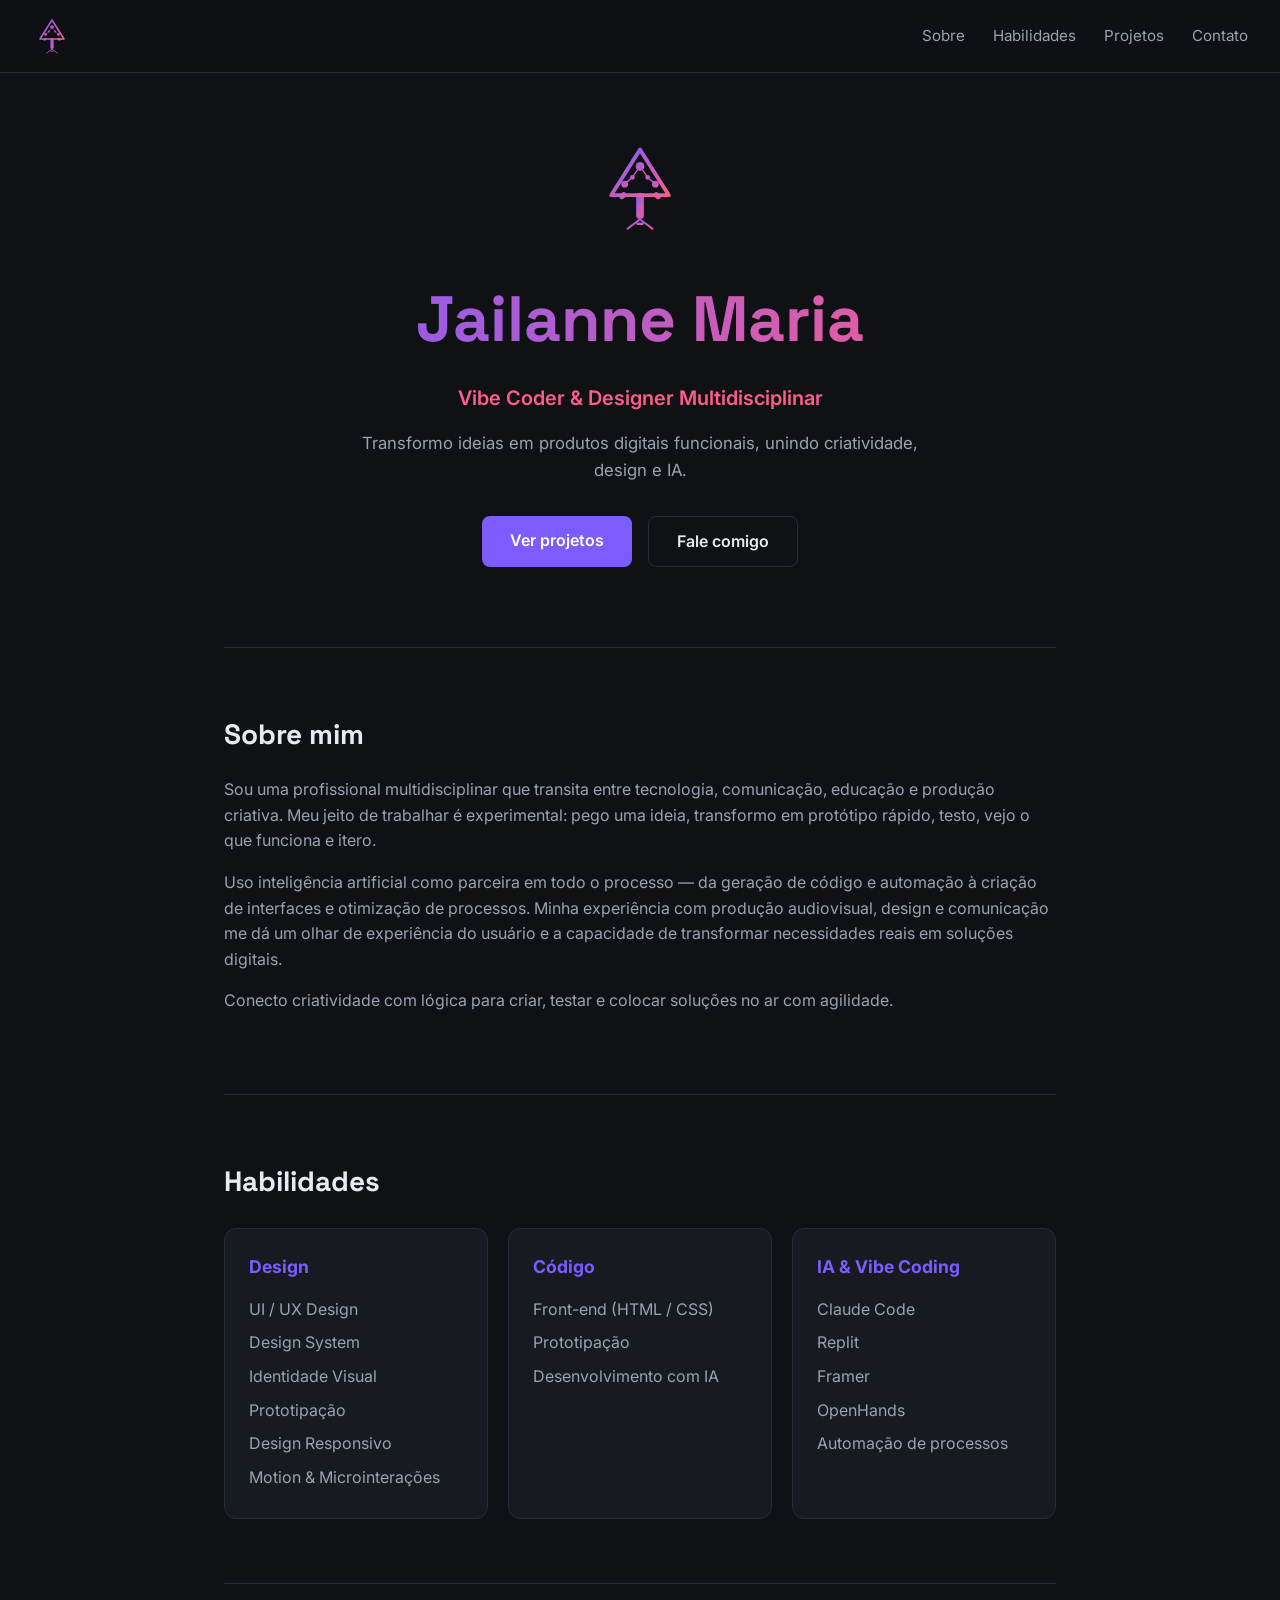
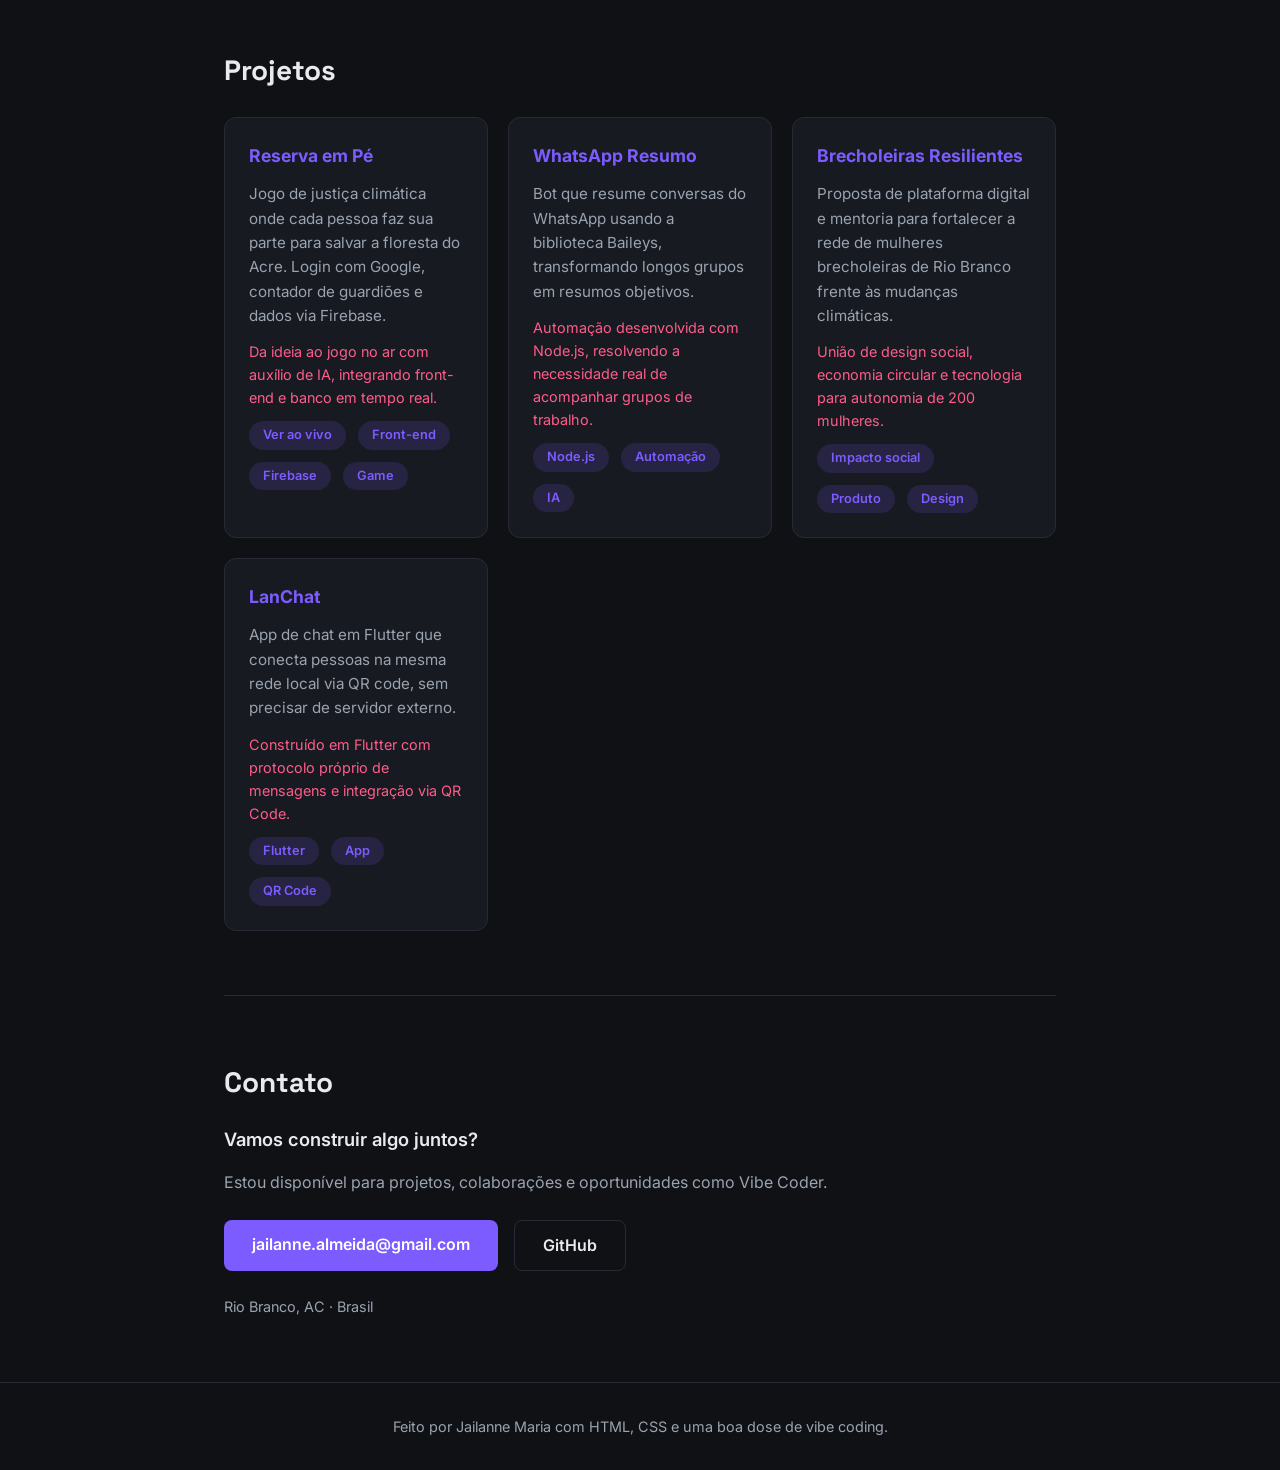
==== index.html @ 4f0ee292 "Adiciona logo floresta e tecnologia no gradiente do site" ====
<!DOCTYPE html>
<html lang="pt-BR">
<head>
  <meta charset="UTF-8">
  <meta name="viewport" content="width=device-width, initial-scale=1.0">
  <meta name="description" content="Portfólio de Jailanne Maria — Vibe Coder & Designer Multidisciplinar.">
  <title>Jailanne Maria · Vibe Coder & Designer</title>
  <link rel="stylesheet" href="style.css">
  <link rel="preconnect" href="https://fonts.googleapis.com">
  <link rel="preconnect" href="https://fonts.gstatic.com" crossorigin>
  <link href="https://fonts.googleapis.com/css2?family=Inter:wght@400;500;600;700&family=Space+Grotesk:wght@500;700&display=swap" rel="stylesheet">
</head>
<body>

  <header class="nav">
    <a class="nav-logo" href="#top">
      <img src="logo.svg" alt="Logo Jailanne Maria" class="nav-logo-img">
    </a>
    <nav class="nav-links">
      <a href="#sobre">Sobre</a>
      <a href="#habilidades">Habilidades</a>
      <a href="#projetos">Projetos</a>
      <a href="#contato">Contato</a>
    </nav>
  </header>

  <main id="top">
    <section class="hero">
      <img src="logo.svg" alt="Logo Jailanne Maria" class="hero-logo">
      <h1 class="hero-title">Jailanne Maria</h1>
      <p class="hero-role">Vibe Coder &amp; Designer Multidisciplinar</p>
      <p class="hero-desc">Transformo ideias em produtos digitais funcionais, unindo criatividade, design e IA.</p>
      <div class="hero-actions">
        <a class="btn btn-primary" href="#projetos">Ver projetos</a>
        <a class="btn btn-outline" href="#contato">Fale comigo</a>
      </div>
    </section>

    <section id="sobre" class="section">
      <h2 class="section-title">Sobre mim</h2>
      <p class="section-text">
        Sou uma profissional multidisciplinar que transita entre tecnologia, comunicação, educação e produção criativa.
        Meu jeito de trabalhar é experimental: pego uma ideia, transformo em protótipo rápido, testo, vejo o que funciona e itero.
      </p>
      <p class="section-text">
        Uso inteligência artificial como parceira em todo o processo — da geração de código e automação à criação de interfaces
        e otimização de processos. Minha experiência com produção audiovisual, design e comunicação me dá um olhar de experiência
        do usuário e a capacidade de transformar necessidades reais em soluções digitais.
      </p>
      <p class="section-text">
        Conecto criatividade com lógica para criar, testar e colocar soluções no ar com agilidade.
      </p>
    </section>

    <section id="habilidades" class="section">
      <h2 class="section-title">Habilidades</h2>
      <div class="cards">
        <div class="card">
          <h3>Design</h3>
          <ul>
            <li>UI / UX Design</li>
            <li>Design System</li>
            <li>Identidade Visual</li>
            <li>Prototipação</li>
            <li>Design Responsivo</li>
            <li>Motion &amp; Microinterações</li>
          </ul>
        </div>
        <div class="card">
          <h3>Código</h3>
          <ul>
            <li>Front-end (HTML / CSS)</li>
            <li>Prototipação</li>
            <li>Desenvolvimento com IA</li>
          </ul>
        </div>
        <div class="card">
          <h3>IA &amp; Vibe Coding</h3>
          <ul>
            <li>Claude Code</li>
            <li>Replit</li>
            <li>Framer</li>
            <li>OpenHands</li>
            <li>Automação de processos</li>
          </ul>
        </div>
      </div>
    </section>

    <section id="projetos" class="section">
      <h2 class="section-title">Projetos</h2>
      <div class="cards">
        <div class="card project">
          <h3>Reserva em Pé</h3>
          <p class="project-desc">Jogo de justiça climática onde cada pessoa faz sua parte para salvar a floresta do Acre. Login com Google, contador de guardiões e dados via Firebase.</p>
          <p class="project-process">Da ideia ao jogo no ar com auxílio de IA, integrando front-end e banco em tempo real.</p>
          <a class="tag tag-link" href="https://jailanne-maria.github.io/justica-climatica/" target="_blank" rel="noopener">Ver ao vivo</a>
          <span class="tag">Front-end</span>
          <span class="tag">Firebase</span>
          <span class="tag">Game</span>
        </div>
        <div class="card project">
          <h3>WhatsApp Resumo</h3>
          <p class="project-desc">Bot que resume conversas do WhatsApp usando a biblioteca Baileys, transformando longos grupos em resumos objetivos.</p>
          <p class="project-process">Automação desenvolvida com Node.js, resolvendo a necessidade real de acompanhar grupos de trabalho.</p>
          <span class="tag">Node.js</span>
          <span class="tag">Automação</span>
          <span class="tag">IA</span>
        </div>
        <div class="card project">
          <h3>Brecholeiras Resilientes</h3>
          <p class="project-desc">Proposta de plataforma digital e mentoria para fortalecer a rede de mulheres brecholeiras de Rio Branco frente às mudanças climáticas.</p>
          <p class="project-process">União de design social, economia circular e tecnologia para autonomia de 200 mulheres.</p>
          <span class="tag">Impacto social</span>
          <span class="tag">Produto</span>
          <span class="tag">Design</span>
        </div>
        <div class="card project">
          <h3>LanChat</h3>
          <p class="project-desc">App de chat em Flutter que conecta pessoas na mesma rede local via QR code, sem precisar de servidor externo.</p>
          <p class="project-process">Construído em Flutter com protocolo próprio de mensagens e integração via QR Code.</p>
          <span class="tag">Flutter</span>
          <span class="tag">App</span>
          <span class="tag">QR Code</span>
        </div>
      </div>
    </section>

    <section id="contato" class="section">
      <h2 class="section-title">Contato</h2>
      <p class="section-text contact-line">Vamos construir algo juntos?</p>
      <p class="section-text">Estou disponível para projetos, colaborações e oportunidades como Vibe Coder.</p>
      <div class="contact-links">
        <a class="btn btn-primary" href="mailto:jailanne.almeida@gmail.com">jailanne.almeida@gmail.com</a>
        <a class="btn btn-outline" href="https://github.com/jailanne-maria" target="_blank" rel="noopener">GitHub</a>
      </div>      <p class="contact-local">Rio Branco, AC · Brasil</p>
    </section>
  </main>

  <footer class="footer">
    <p>Feito por Jailanne Maria com HTML, CSS e uma boa dose de vibe coding.</p>
  </footer>

</body>
</html>
---- style.css ----
:root {
  --bg: #0f1115;
  --bg-card: #171a21;
  --text: #e8eaed;
  --muted: #9aa3af;
  --accent: #7c5cff;
  --accent-2: #ff5c8a;
  --border: #262b36;
}

* {
  margin: 0;
  padding: 0;
  box-sizing: border-box;
}

html {
  scroll-behavior: smooth;
}

body {
  background: var(--bg);
  color: var(--text);
  font-family: 'Inter', sans-serif;
  line-height: 1.6;
}

.nav {
  position: fixed;
  top: 0;
  left: 0;
  right: 0;
  display: flex;
  justify-content: space-between;
  align-items: center;
  padding: 16px 32px;
  background: rgba(15, 17, 21, 0.85);
  backdrop-filter: blur(8px);
  z-index: 10;
  border-bottom: 1px solid var(--border);
}

.nav-logo {
  font-family: 'Space Grotesk', sans-serif;
  font-weight: 700;
  font-size: 1.25rem;
  color: var(--accent);
  text-decoration: none;
  display: flex;
  align-items: center;
}

.nav-logo-img {
  height: 40px;
  width: auto;
}

.hero-logo {
  width: 96px;
  height: auto;
  margin-bottom: 24px;
}

.nav-links a {
  color: var(--muted);
  text-decoration: none;
  margin-left: 24px;
  font-size: 0.95rem;
  transition: color 0.2s;
}

.nav-links a:hover {
  color: var(--accent-2);
}

main {
  max-width: 880px;
  margin: 0 auto;
  padding: 0 24px;
}

.hero {
  padding: 140px 0 80px;
  text-align: center;
}

.hero-title {
  font-family: 'Space Grotesk', sans-serif;
  font-size: clamp(2.5rem, 6vw, 4rem);
  background: linear-gradient(90deg, var(--accent), var(--accent-2));
  -webkit-background-clip: text;
  background-clip: text;
  -webkit-text-fill-color: transparent;
  color: transparent;
}

.hero-role {
  font-size: 1.25rem;
  color: var(--accent-2);
  margin-top: 12px;
  font-weight: 600;
}

.hero-desc {
  color: var(--muted);
  margin-top: 16px;
  font-size: 1.05rem;
  max-width: 560px;
  margin-left: auto;
  margin-right: auto;
}

.hero-actions {
  margin-top: 32px;
  display: flex;
  gap: 16px;
  justify-content: center;
  flex-wrap: wrap;
}

.btn {
  display: inline-block;
  padding: 12px 28px;
  border-radius: 8px;
  font-weight: 600;
  text-decoration: none;
  transition: transform 0.15s, opacity 0.15s;
}

.btn:hover {
  transform: translateY(-2px);
}

.btn-primary {
  background: var(--accent);
  color: #fff;
}

.btn-primary:hover {
  opacity: 0.9;
}

.btn-outline {
  border: 1px solid var(--border);
  color: var(--text);
}

.btn-outline:hover {
  border-color: var(--accent);
}

.section {
  padding: 64px 0;
  border-top: 1px solid var(--border);
}

.section-title {
  font-family: 'Space Grotesk', sans-serif;
  font-size: 1.75rem;
  margin-bottom: 20px;
}

.section-text {
  color: var(--muted);
  margin-bottom: 16px;
}

.cards {
  display: grid;
  grid-template-columns: repeat(auto-fit, minmax(260px, 1fr));
  gap: 20px;
  margin-top: 24px;
}

.card {
  background: var(--bg-card);
  border: 1px solid var(--border);
  border-radius: 12px;
  padding: 24px;
}

.card h3 {
  font-size: 1.1rem;
  margin-bottom: 12px;
  color: var(--accent);
}

.card ul {
  list-style: none;
}

.card li {
  color: var(--muted);
  padding: 4px 0;
}

.project-desc {
  color: var(--muted);
  font-size: 0.95rem;
}

.project-process {
  color: var(--accent-2);
  font-size: 0.9rem;
  margin-top: 12px;
}

.tag {
  display: inline-block;
  background: rgba(124, 92, 255, 0.15);
  color: var(--accent);
  border-radius: 999px;
  padding: 4px 14px;
  font-size: 0.8rem;
  font-weight: 600;
  margin: 12px 8px 0 0;
  text-decoration: none;
}

.tag-link:hover {
  background: rgba(124, 92, 255, 0.3);
}

.contact-line {
  color: var(--text);
  font-size: 1.15rem;
  font-weight: 600;
}

.contact-links {
  display: flex;
  gap: 16px;
  flex-wrap: wrap;
  margin: 24px 0;
}

.contact-local {
  color: var(--muted);
  font-size: 0.9rem;
}

.footer {
  border-top: 1px solid var(--border);
  text-align: center;
  padding: 32px;
  color: var(--muted);
  font-size: 0.9rem;
}

@media (max-width: 600px) {
  .nav-links a {
    margin-left: 14px;
    font-size: 0.85rem;
  }

  .hero {
    padding-top: 110px;
  }
}
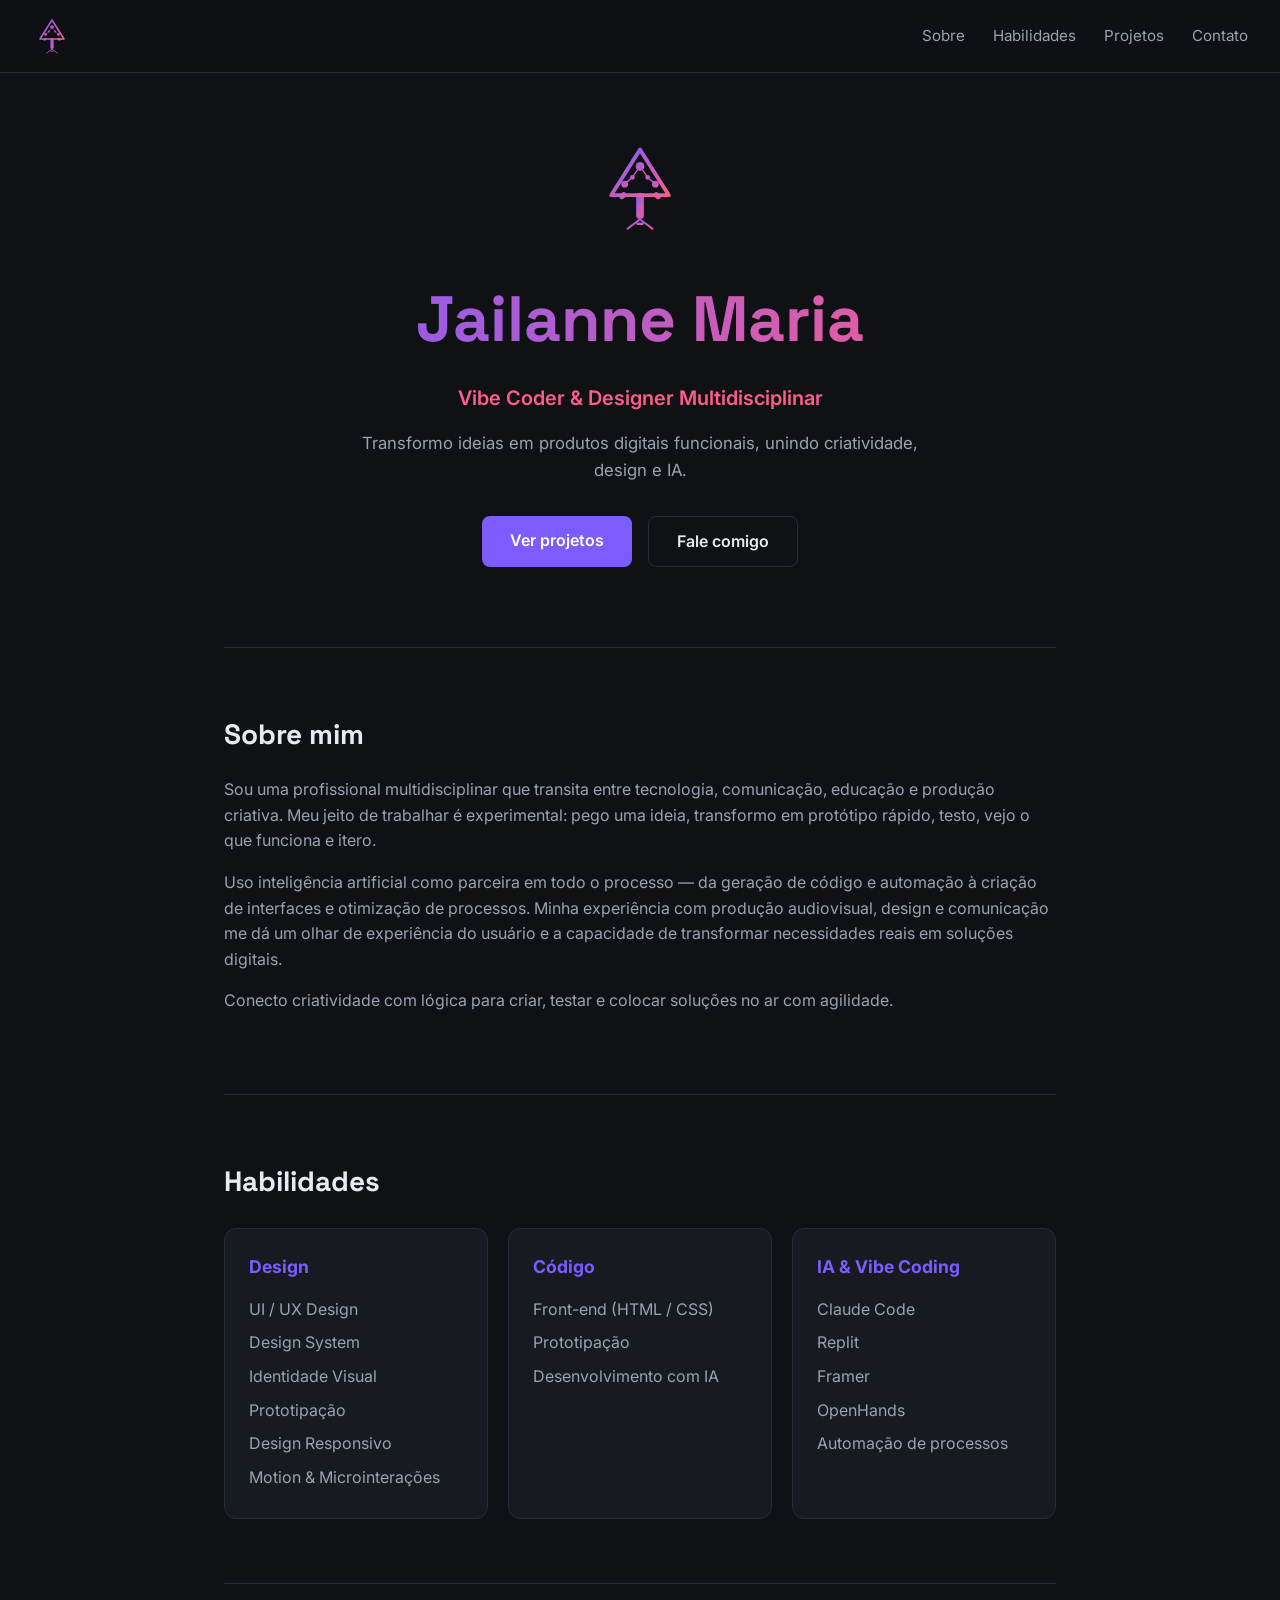
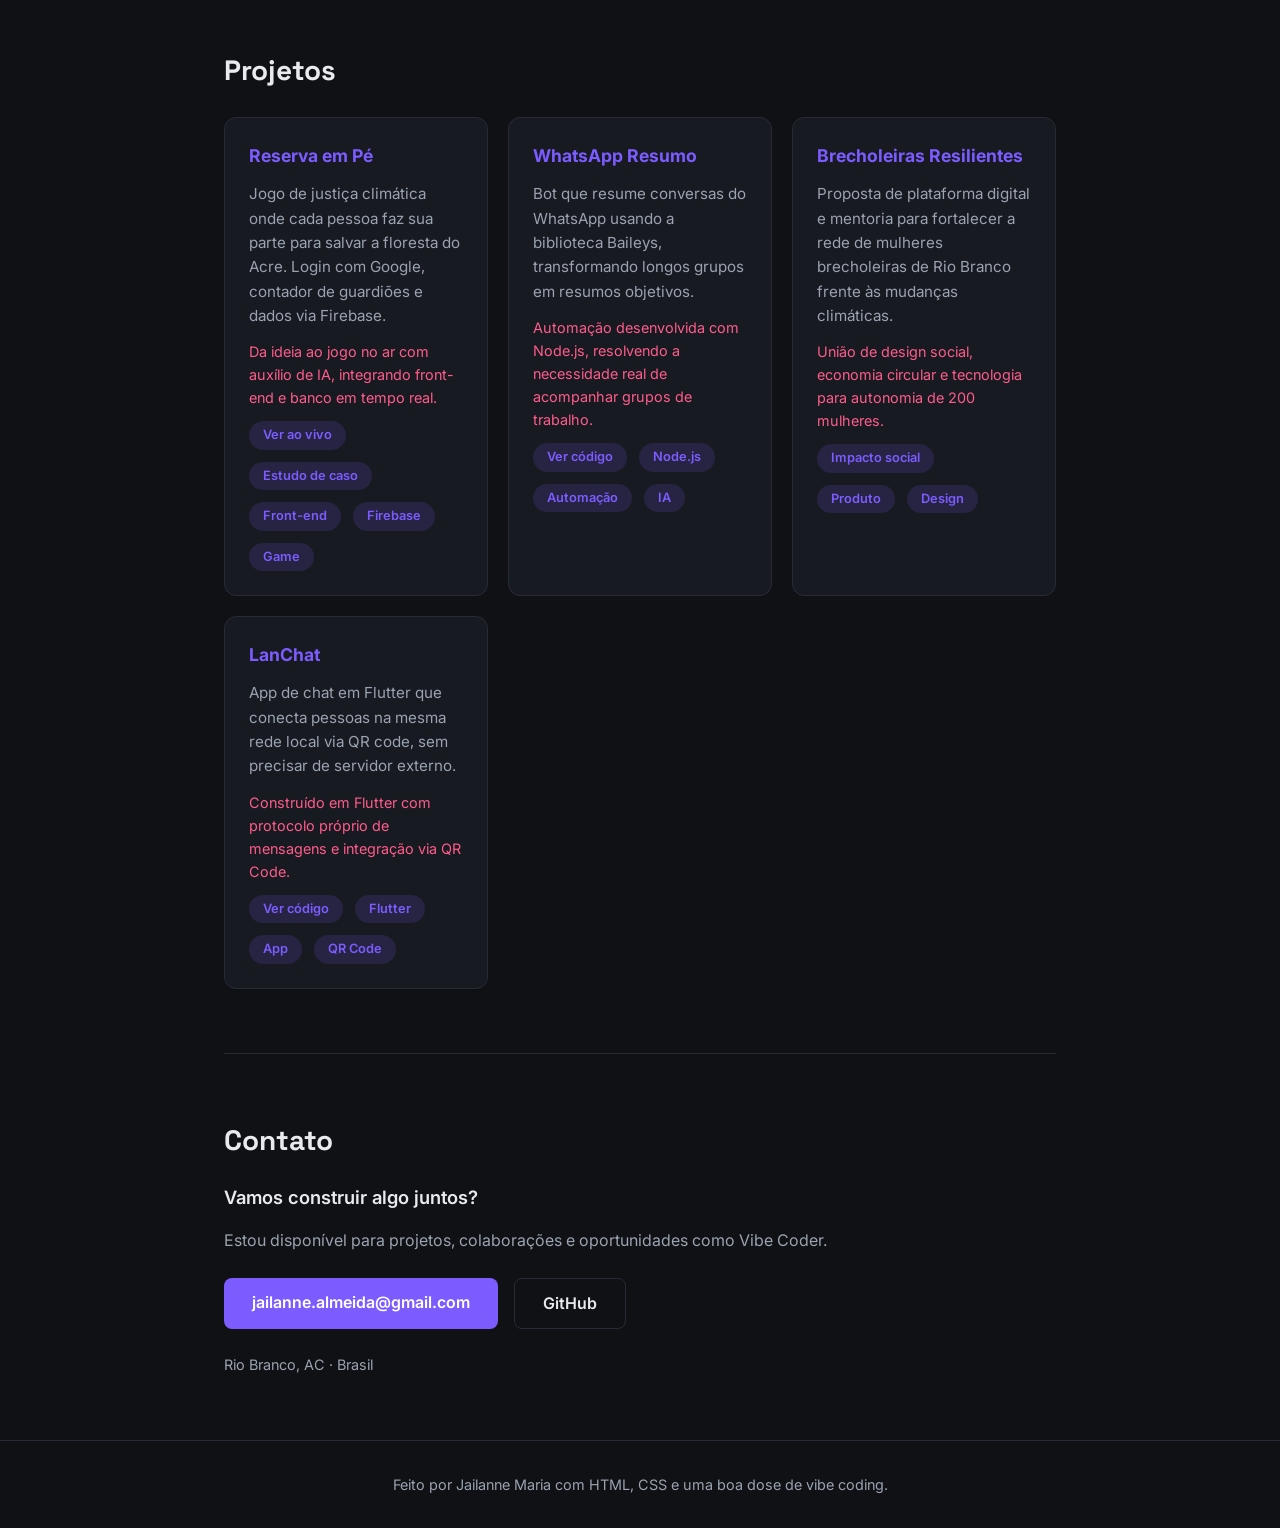
==== commit a486e173: "Adiciona estudo de caso e links de codigo dos projetos" ====
--- a/index.html
+++ b/index.html
@@ -95,6 +95,7 @@
           <p class="project-desc">Jogo de justiça climática onde cada pessoa faz sua parte para salvar a floresta do Acre. Login com Google, contador de guardiões e dados via Firebase.</p>
           <p class="project-process">Da ideia ao jogo no ar com auxílio de IA, integrando front-end e banco em tempo real.</p>
           <a class="tag tag-link" href="https://jailanne-maria.github.io/justica-climatica/" target="_blank" rel="noopener">Ver ao vivo</a>
+          <a class="tag tag-link" href="estudo-caso.html">Estudo de caso</a>
           <span class="tag">Front-end</span>
           <span class="tag">Firebase</span>
           <span class="tag">Game</span>
@@ -103,6 +104,7 @@
           <h3>WhatsApp Resumo</h3>
           <p class="project-desc">Bot que resume conversas do WhatsApp usando a biblioteca Baileys, transformando longos grupos em resumos objetivos.</p>
           <p class="project-process">Automação desenvolvida com Node.js, resolvendo a necessidade real de acompanhar grupos de trabalho.</p>
+          <a class="tag tag-link" href="https://github.com/jailanne-maria/whatsapp-resumo" target="_blank" rel="noopener">Ver código</a>
           <span class="tag">Node.js</span>
           <span class="tag">Automação</span>
           <span class="tag">IA</span>
@@ -119,6 +121,7 @@
           <h3>LanChat</h3>
           <p class="project-desc">App de chat em Flutter que conecta pessoas na mesma rede local via QR code, sem precisar de servidor externo.</p>
           <p class="project-process">Construído em Flutter com protocolo próprio de mensagens e integração via QR Code.</p>
+          <a class="tag tag-link" href="https://github.com/jailanne-maria/lanchat" target="_blank" rel="noopener">Ver código</a>
           <span class="tag">Flutter</span>
           <span class="tag">App</span>
           <span class="tag">QR Code</span>
--- a/style.css
+++ b/style.css
@@ -257,3 +257,88 @@
     padding-top: 110px;
   }
 }
+
+.caso {
+  padding: 120px 0 60px;
+}
+
+.caso-header {
+  text-align: center;
+  padding-bottom: 40px;
+}
+
+.caso-title {
+  font-family: 'Space Grotesk', sans-serif;
+  font-size: clamp(2rem, 5vw, 3rem);
+  margin-top: 16px;
+  background: linear-gradient(90deg, var(--accent), var(--accent-2));
+  -webkit-background-clip: text;
+  background-clip: text;
+  -webkit-text-fill-color: transparent;
+  color: transparent;
+}
+
+.caso-sub {
+  color: var(--muted);
+  font-size: 1.1rem;
+  max-width: 620px;
+  margin: 16px auto 0;
+}
+
+.caso-meta {
+  color: var(--accent-2);
+  margin-top: 16px;
+  font-size: 0.95rem;
+}
+
+.caso-meta a {
+  color: var(--accent);
+}
+
+.caso-block {
+  border-top: 1px solid var(--border);
+  padding: 32px 0;
+}
+
+.caso-block h2 {
+  font-family: 'Space Grotesk', sans-serif;
+  font-size: 1.4rem;
+  color: var(--accent);
+  margin-bottom: 16px;
+}
+
+.caso-block p {
+  color: var(--muted);
+  margin-bottom: 12px;
+}
+
+.caso-block strong {
+  color: var(--text);
+}
+
+.caso-list {
+  color: var(--muted);
+  padding-left: 20px;
+  margin-bottom: 16px;
+}
+
+.caso-list li {
+  margin-bottom: 8px;
+}
+
+.caso-cta {
+  display: flex;
+  gap: 16px;
+  flex-wrap: wrap;
+  margin-top: 24px;
+}
+
+.caso-back {
+  border-top: 1px solid var(--border);
+  padding-top: 24px;
+}
+
+.caso-back a {
+  color: var(--accent);
+  text-decoration: none;
+}
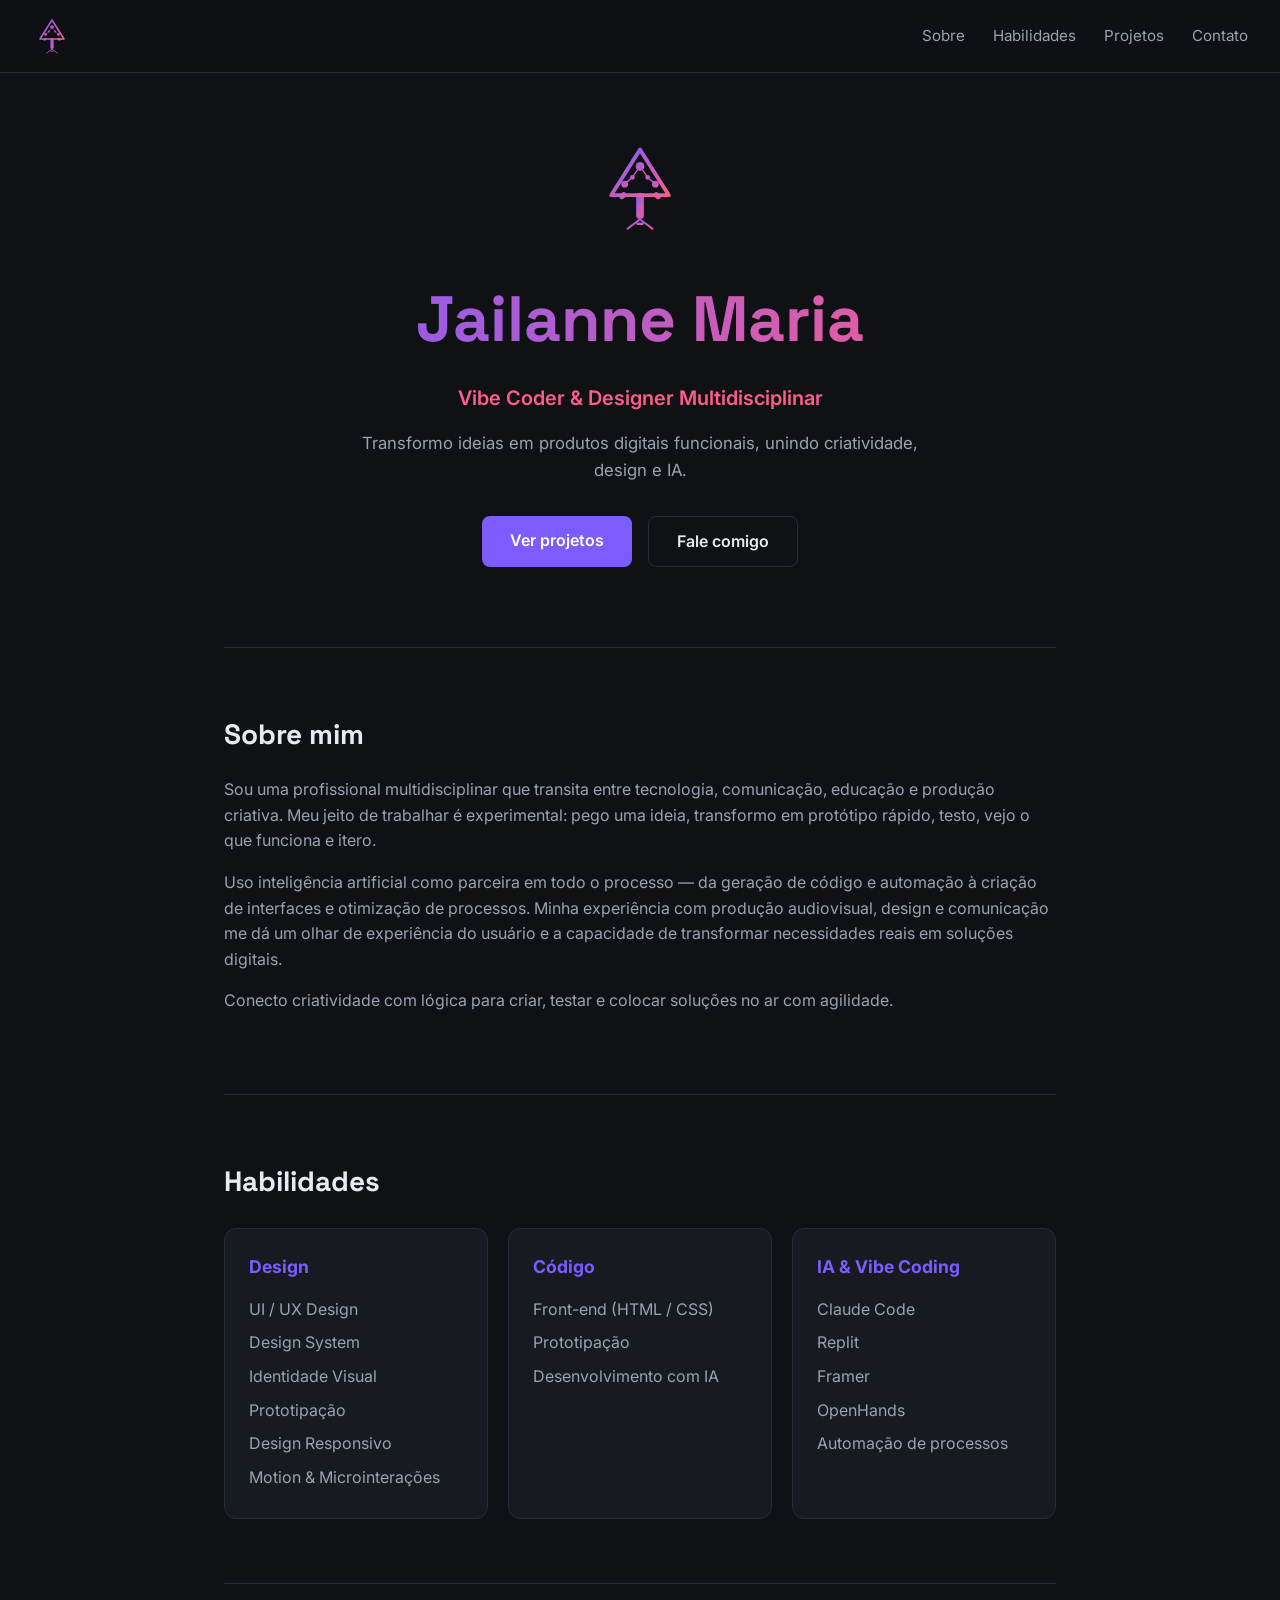
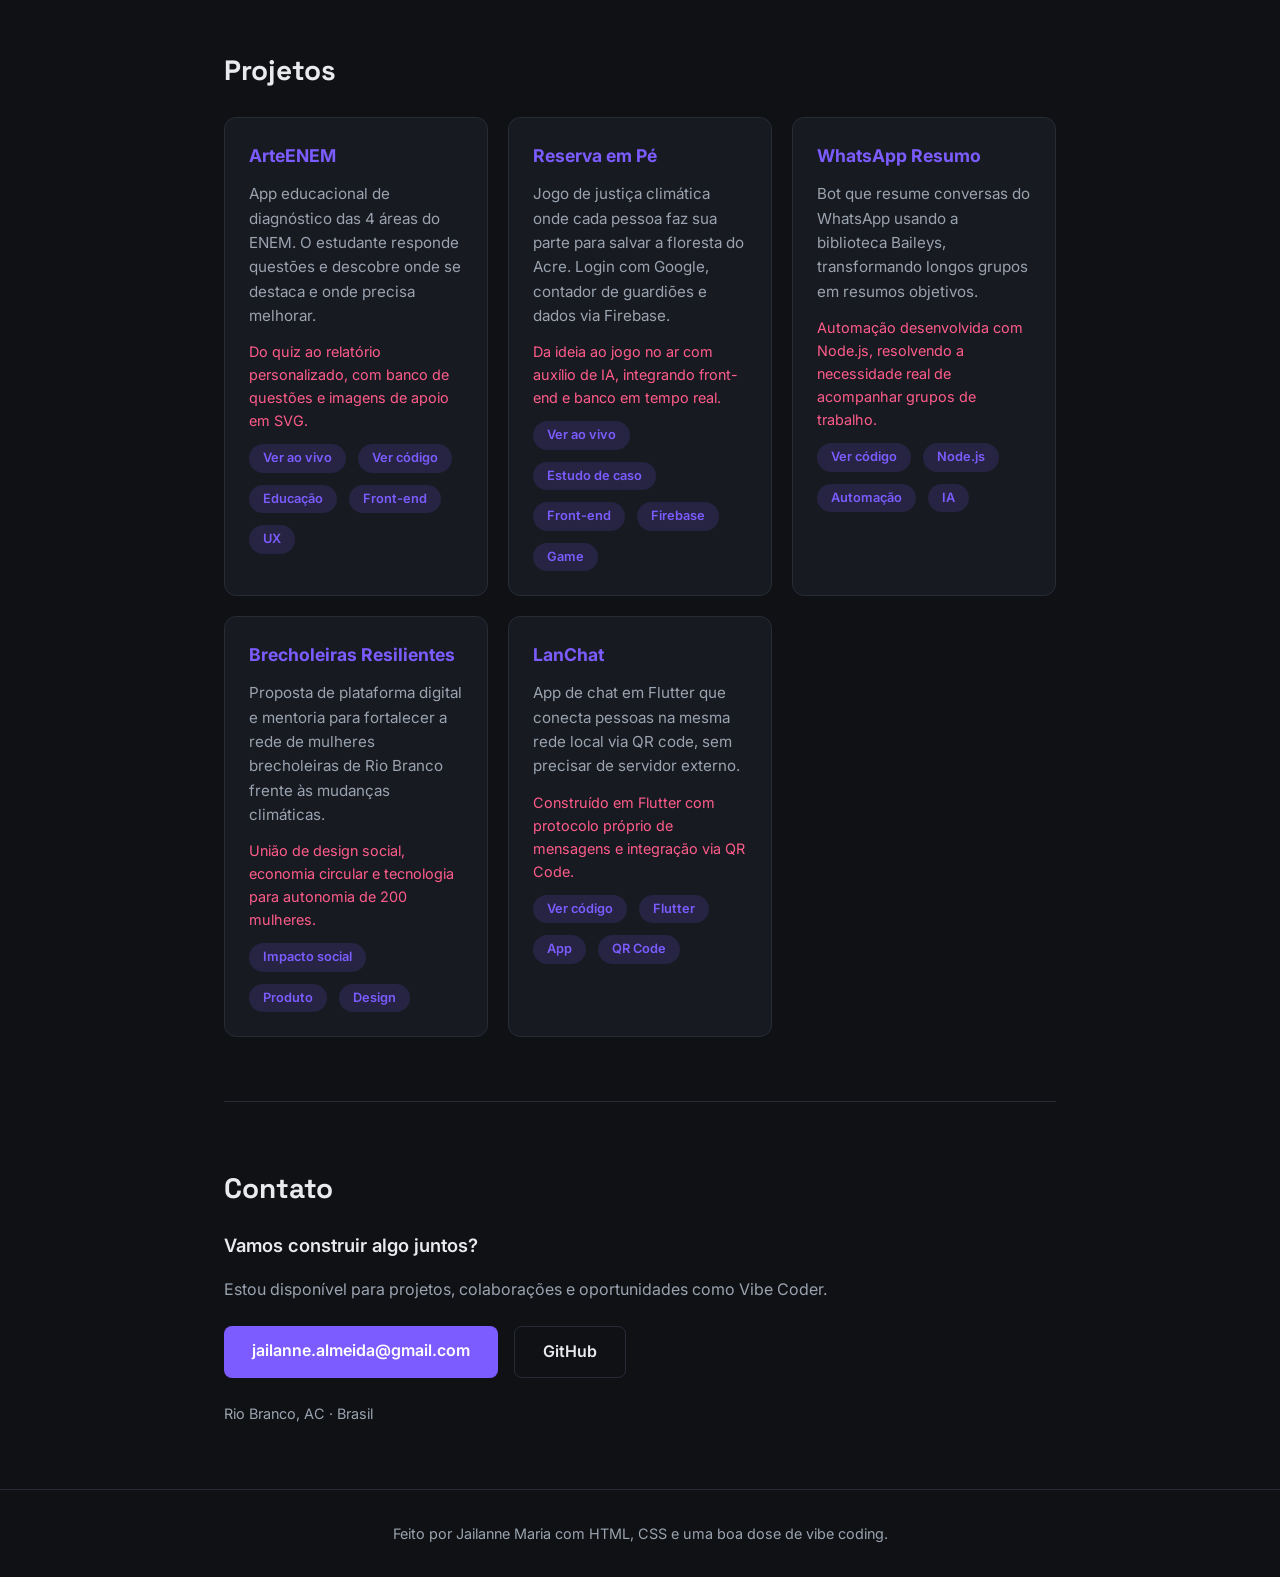
==== commit 348fab18: "Adiciona projeto ArteENEM ao portfolio" ====
--- a/index.html
+++ b/index.html
@@ -91,6 +91,16 @@
       <h2 class="section-title">Projetos</h2>
       <div class="cards">
         <div class="card project">
+          <h3>ArteENEM</h3>
+          <p class="project-desc">App educacional de diagnóstico das 4 áreas do ENEM. O estudante responde questões e descobre onde se destaca e onde precisa melhorar.</p>
+          <p class="project-process">Do quiz ao relatório personalizado, com banco de questões e imagens de apoio em SVG.</p>
+          <a class="tag tag-link" href="https://jailanne-maria.github.io/arteenem/" target="_blank" rel="noopener">Ver ao vivo</a>
+          <a class="tag tag-link" href="https://github.com/jailanne-maria/arteenem" target="_blank" rel="noopener">Ver código</a>
+          <span class="tag">Educação</span>
+          <span class="tag">Front-end</span>
+          <span class="tag">UX</span>
+        </div>
+        <div class="card project">
           <h3>Reserva em Pé</h3>
           <p class="project-desc">Jogo de justiça climática onde cada pessoa faz sua parte para salvar a floresta do Acre. Login com Google, contador de guardiões e dados via Firebase.</p>
           <p class="project-process">Da ideia ao jogo no ar com auxílio de IA, integrando front-end e banco em tempo real.</p>
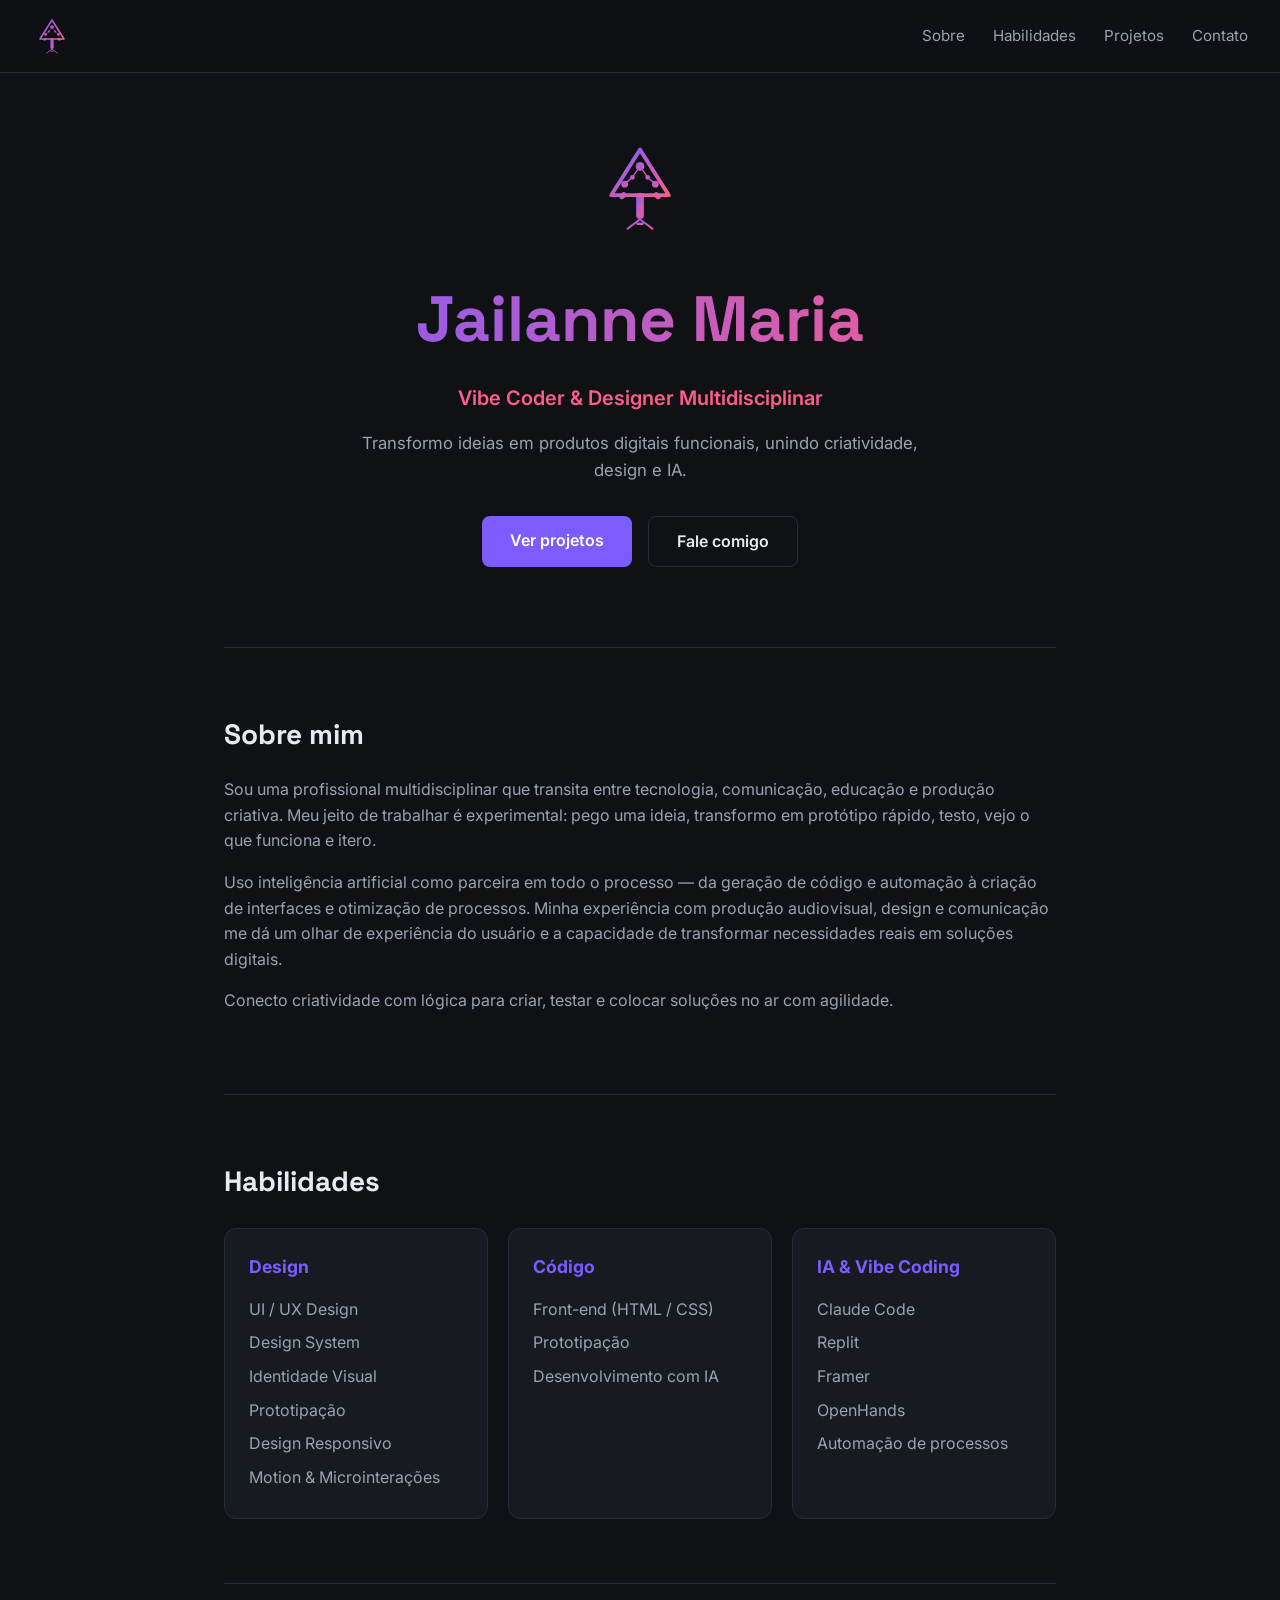
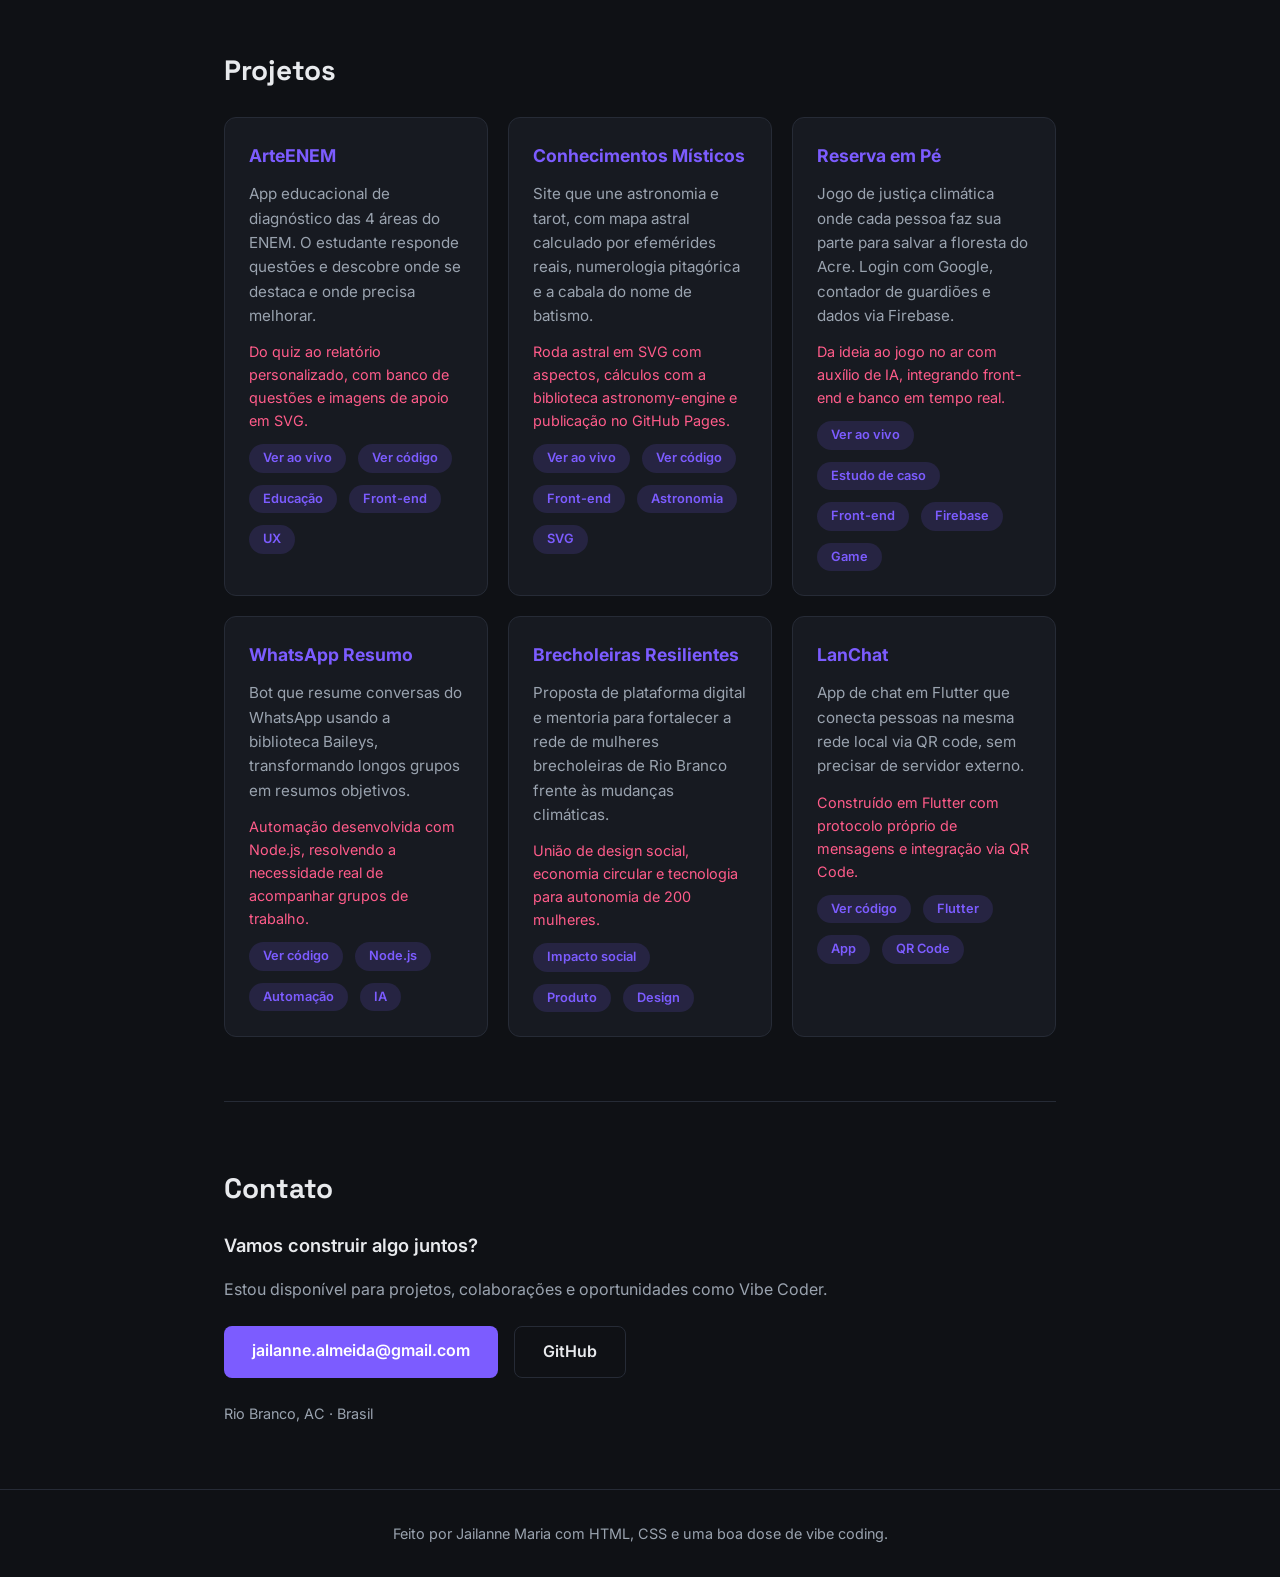
==== commit b5d51ec0: "Adiciona projeto Conhecimentos Misticos ao portfolio" ====
--- a/index.html
+++ b/index.html
@@ -101,6 +101,16 @@
           <span class="tag">UX</span>
         </div>
         <div class="card project">
+          <h3>Conhecimentos Místicos</h3>
+          <p class="project-desc">Site que une astronomia e tarot, com mapa astral calculado por efemérides reais, numerologia pitagórica e a cabala do nome de batismo.</p>
+          <p class="project-process">Roda astral em SVG com aspectos, cálculos com a biblioteca astronomy-engine e publicação no GitHub Pages.</p>
+          <a class="tag tag-link" href="https://jailanne-maria.github.io/conhecimentos-misticos/" target="_blank" rel="noopener">Ver ao vivo</a>
+          <a class="tag tag-link" href="https://github.com/jailanne-maria/conhecimentos-misticos" target="_blank" rel="noopener">Ver código</a>
+          <span class="tag">Front-end</span>
+          <span class="tag">Astronomia</span>
+          <span class="tag">SVG</span>
+        </div>
+        <div class="card project">
           <h3>Reserva em Pé</h3>
           <p class="project-desc">Jogo de justiça climática onde cada pessoa faz sua parte para salvar a floresta do Acre. Login com Google, contador de guardiões e dados via Firebase.</p>
           <p class="project-process">Da ideia ao jogo no ar com auxílio de IA, integrando front-end e banco em tempo real.</p>
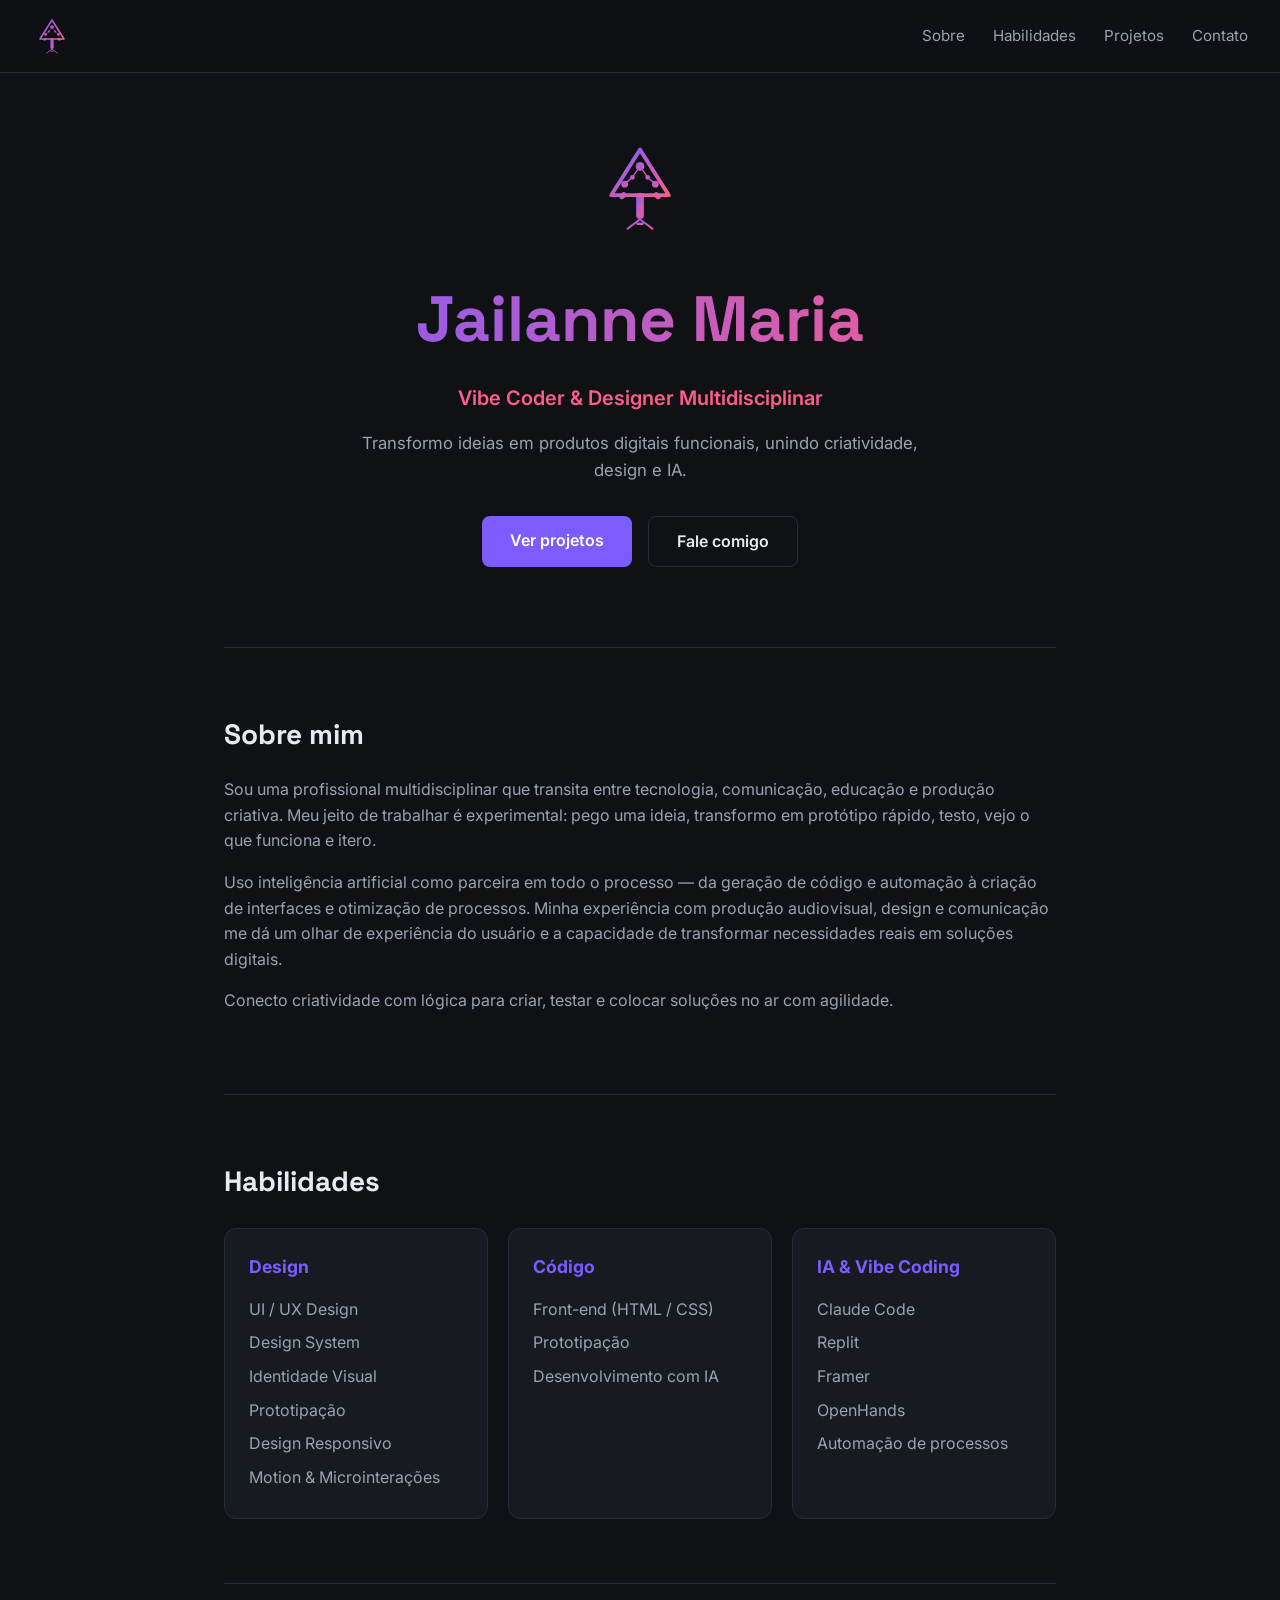
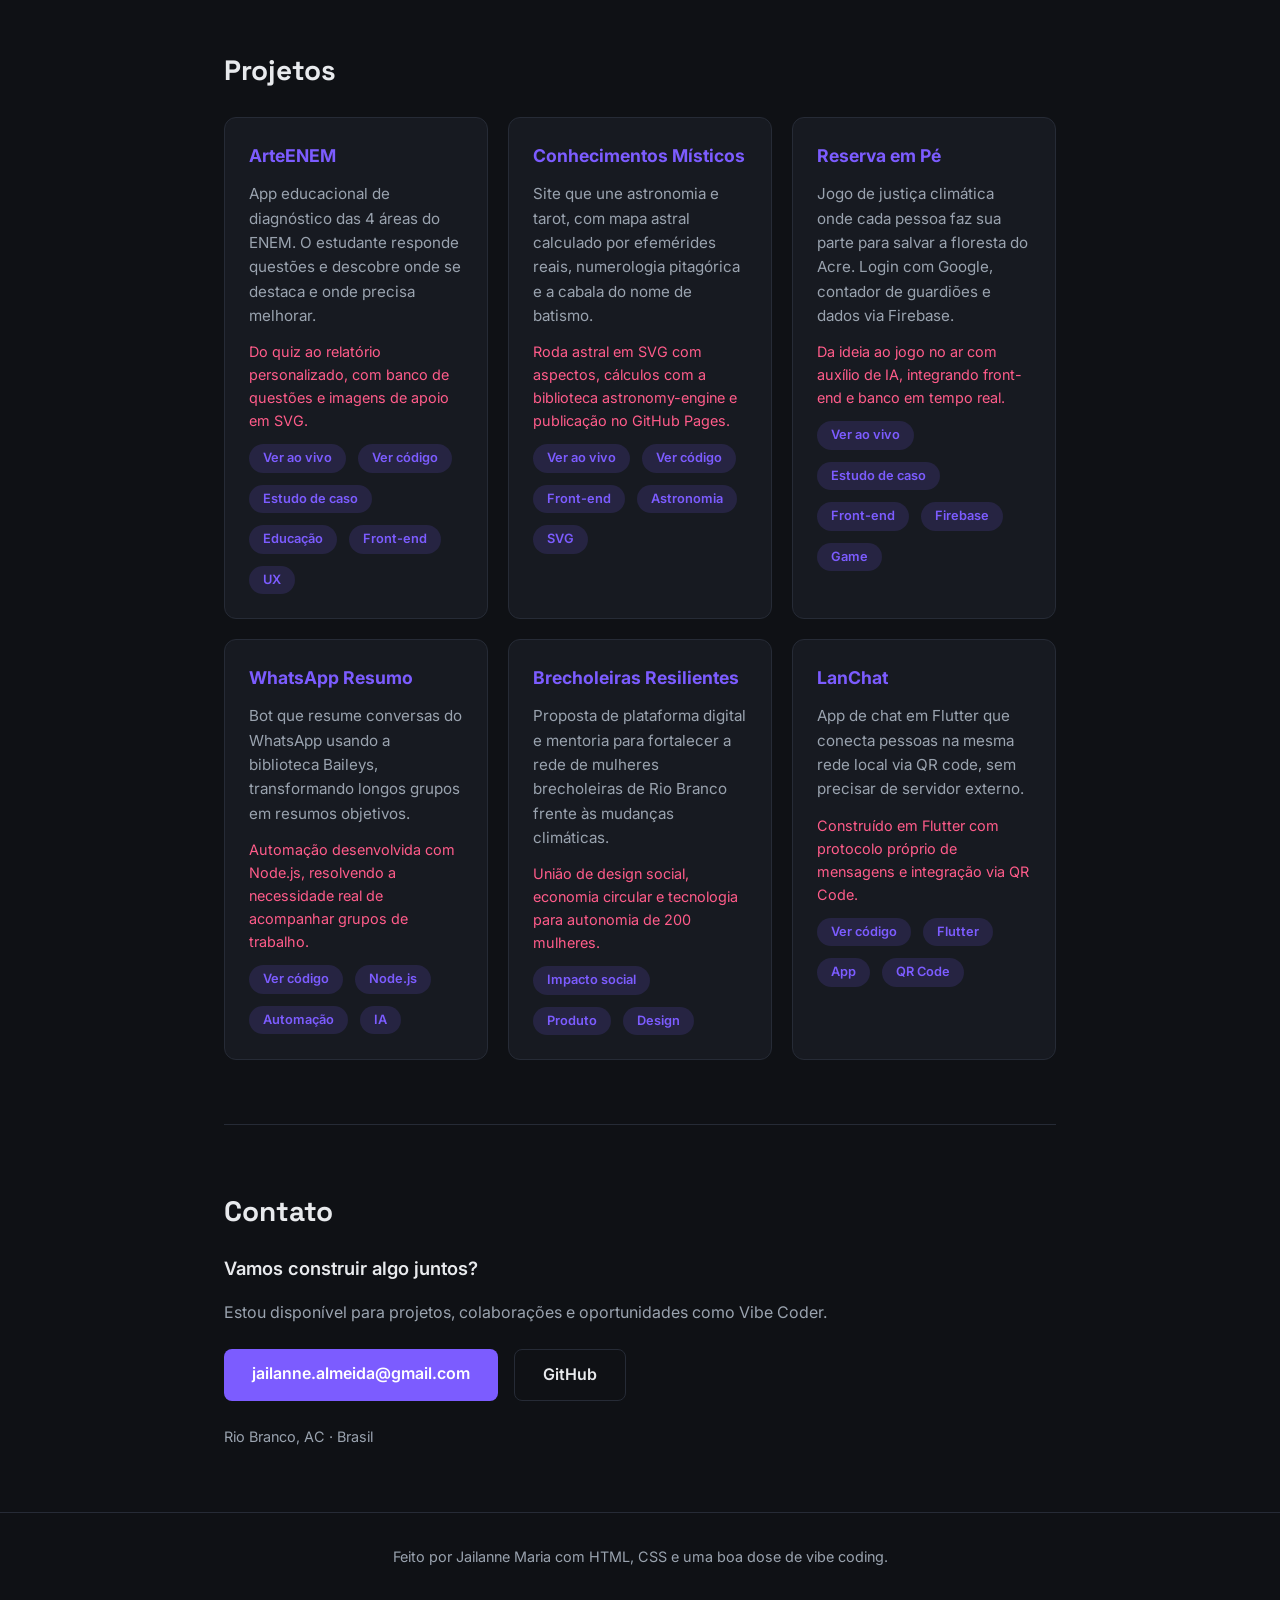
==== commit 9e2f5842: "Adiciona estudo de caso do ArteENEM" ====
--- a/index.html
+++ b/index.html
@@ -96,6 +96,7 @@
           <p class="project-process">Do quiz ao relatório personalizado, com banco de questões e imagens de apoio em SVG.</p>
           <a class="tag tag-link" href="https://jailanne-maria.github.io/arteenem/" target="_blank" rel="noopener">Ver ao vivo</a>
           <a class="tag tag-link" href="https://github.com/jailanne-maria/arteenem" target="_blank" rel="noopener">Ver código</a>
+          <a class="tag tag-link" href="estudo-caso-arteenem.html">Estudo de caso</a>
           <span class="tag">Educação</span>
           <span class="tag">Front-end</span>
           <span class="tag">UX</span>
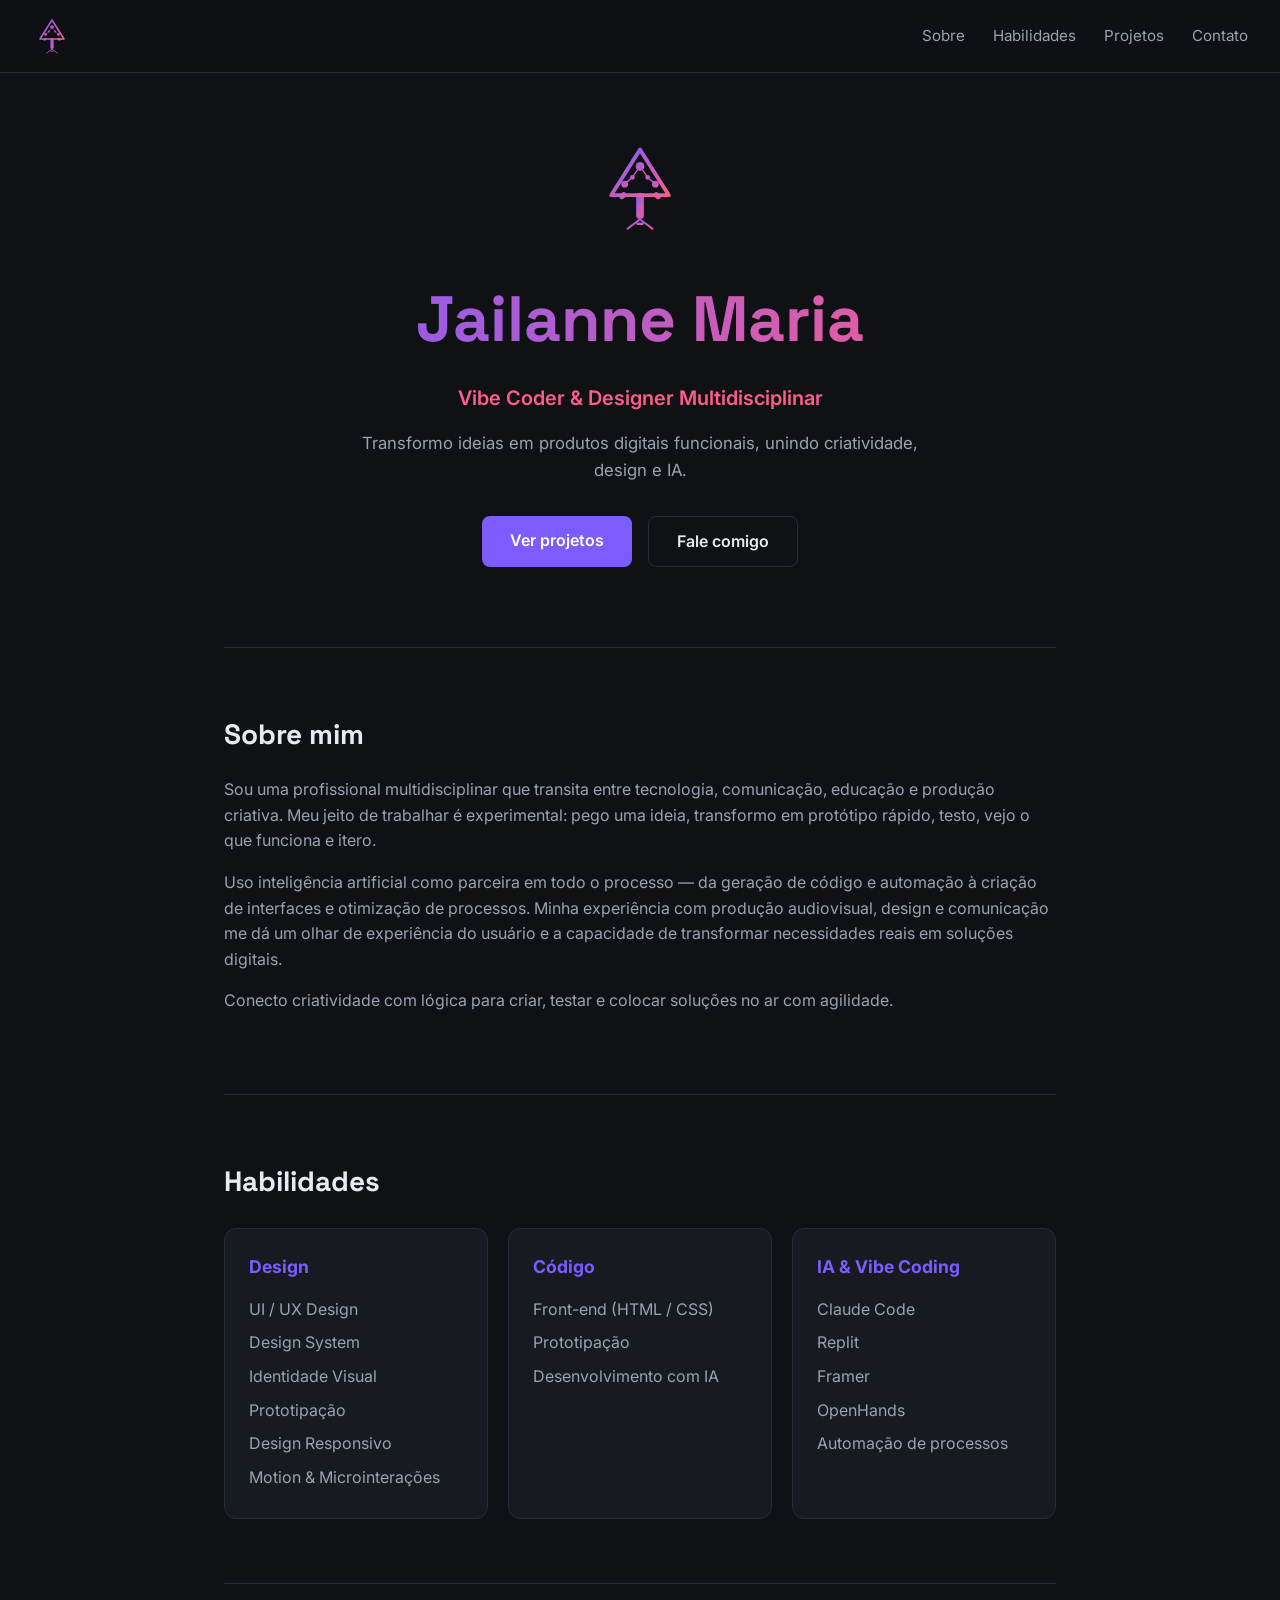
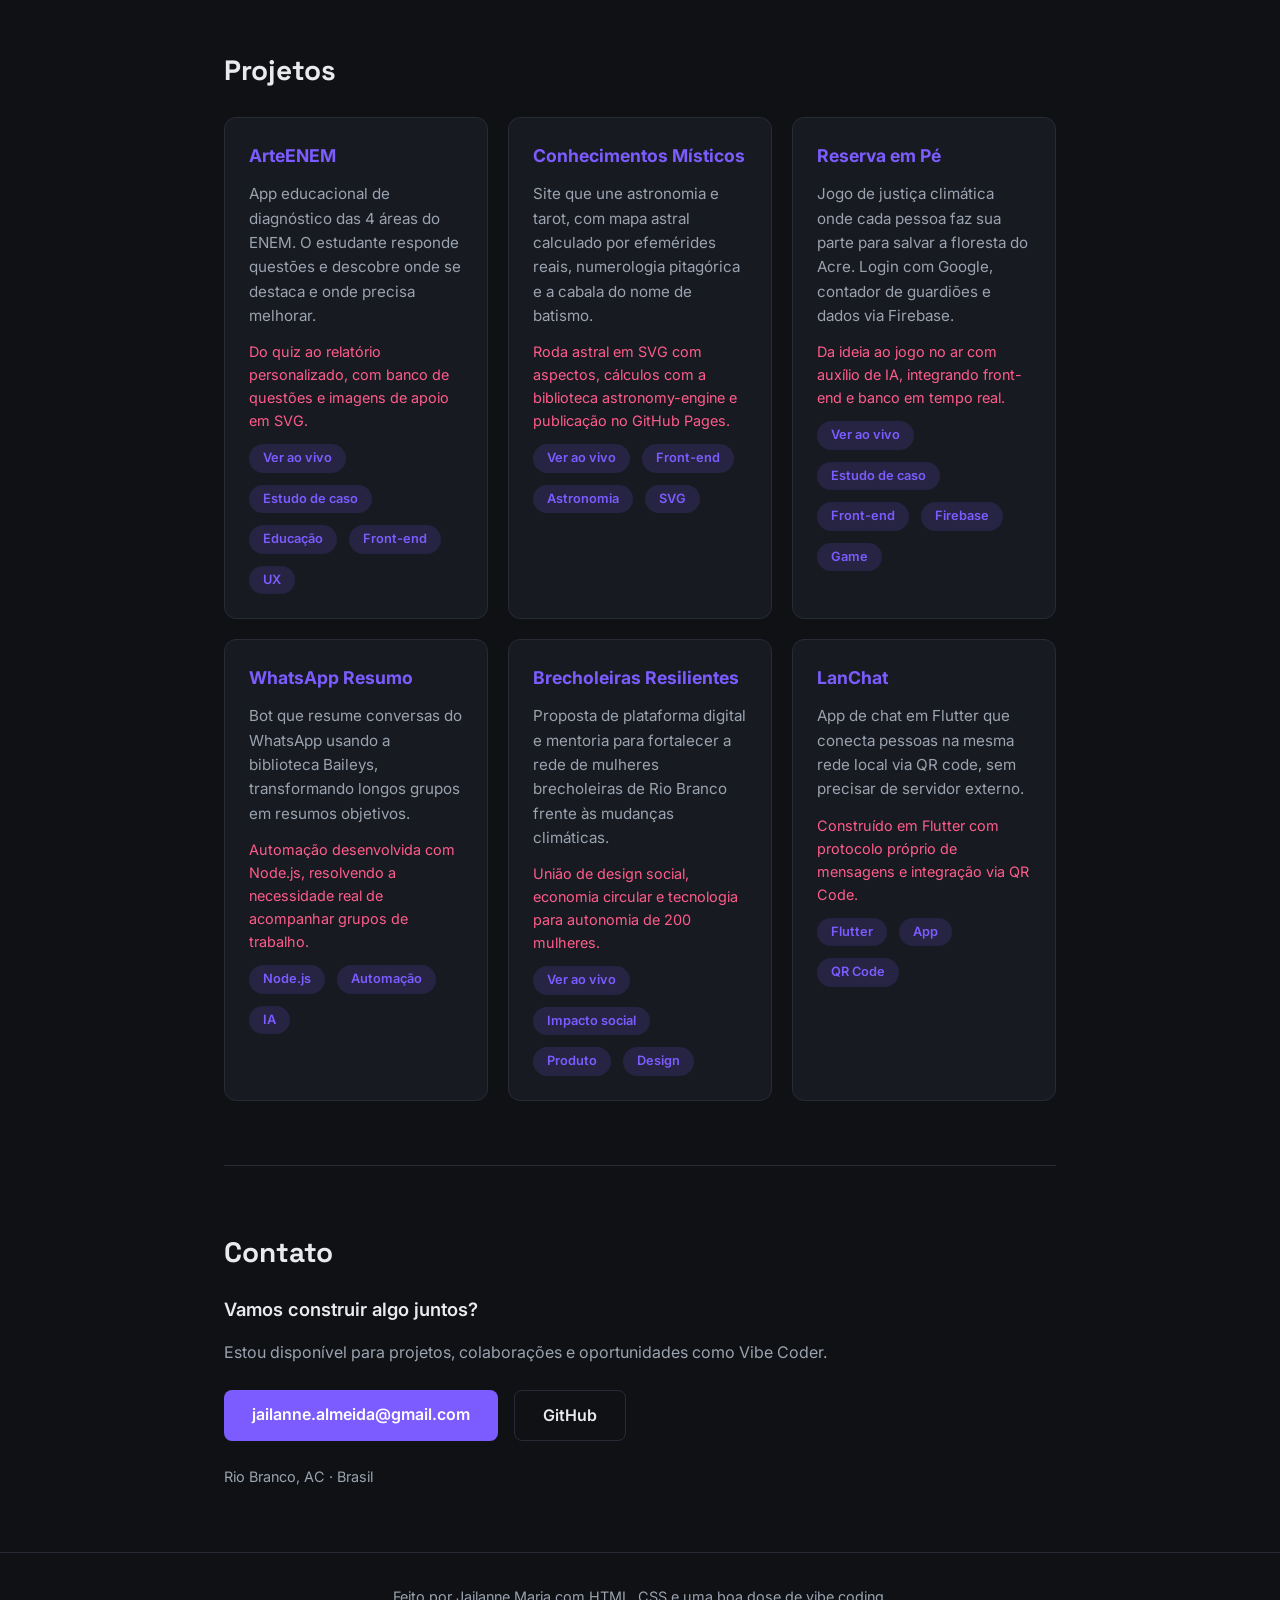
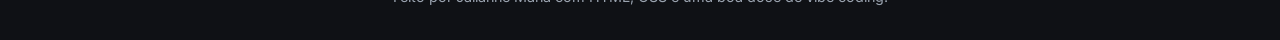
==== commit b736b216: "Remove botoes de codigo e adiciona link do site das Brecholeiras" ====
--- a/index.html
+++ b/index.html
@@ -95,7 +95,6 @@
           <p class="project-desc">App educacional de diagnóstico das 4 áreas do ENEM. O estudante responde questões e descobre onde se destaca e onde precisa melhorar.</p>
           <p class="project-process">Do quiz ao relatório personalizado, com banco de questões e imagens de apoio em SVG.</p>
           <a class="tag tag-link" href="https://jailanne-maria.github.io/arteenem/" target="_blank" rel="noopener">Ver ao vivo</a>
-          <a class="tag tag-link" href="https://github.com/jailanne-maria/arteenem" target="_blank" rel="noopener">Ver código</a>
           <a class="tag tag-link" href="estudo-caso-arteenem.html">Estudo de caso</a>
           <span class="tag">Educação</span>
           <span class="tag">Front-end</span>
@@ -106,7 +105,6 @@
           <p class="project-desc">Site que une astronomia e tarot, com mapa astral calculado por efemérides reais, numerologia pitagórica e a cabala do nome de batismo.</p>
           <p class="project-process">Roda astral em SVG com aspectos, cálculos com a biblioteca astronomy-engine e publicação no GitHub Pages.</p>
           <a class="tag tag-link" href="https://jailanne-maria.github.io/conhecimentos-misticos/" target="_blank" rel="noopener">Ver ao vivo</a>
-          <a class="tag tag-link" href="https://github.com/jailanne-maria/conhecimentos-misticos" target="_blank" rel="noopener">Ver código</a>
           <span class="tag">Front-end</span>
           <span class="tag">Astronomia</span>
           <span class="tag">SVG</span>
@@ -125,7 +123,6 @@
           <h3>WhatsApp Resumo</h3>
           <p class="project-desc">Bot que resume conversas do WhatsApp usando a biblioteca Baileys, transformando longos grupos em resumos objetivos.</p>
           <p class="project-process">Automação desenvolvida com Node.js, resolvendo a necessidade real de acompanhar grupos de trabalho.</p>
-          <a class="tag tag-link" href="https://github.com/jailanne-maria/whatsapp-resumo" target="_blank" rel="noopener">Ver código</a>
           <span class="tag">Node.js</span>
           <span class="tag">Automação</span>
           <span class="tag">IA</span>
@@ -134,6 +131,7 @@
           <h3>Brecholeiras Resilientes</h3>
           <p class="project-desc">Proposta de plataforma digital e mentoria para fortalecer a rede de mulheres brecholeiras de Rio Branco frente às mudanças climáticas.</p>
           <p class="project-process">União de design social, economia circular e tecnologia para autonomia de 200 mulheres.</p>
+          <a class="tag tag-link" href="https://jailanne-maria.github.io/brecholeiras/" target="_blank" rel="noopener">Ver ao vivo</a>
           <span class="tag">Impacto social</span>
           <span class="tag">Produto</span>
           <span class="tag">Design</span>
@@ -142,7 +140,6 @@
           <h3>LanChat</h3>
           <p class="project-desc">App de chat em Flutter que conecta pessoas na mesma rede local via QR code, sem precisar de servidor externo.</p>
           <p class="project-process">Construído em Flutter com protocolo próprio de mensagens e integração via QR Code.</p>
-          <a class="tag tag-link" href="https://github.com/jailanne-maria/lanchat" target="_blank" rel="noopener">Ver código</a>
           <span class="tag">Flutter</span>
           <span class="tag">App</span>
           <span class="tag">QR Code</span>
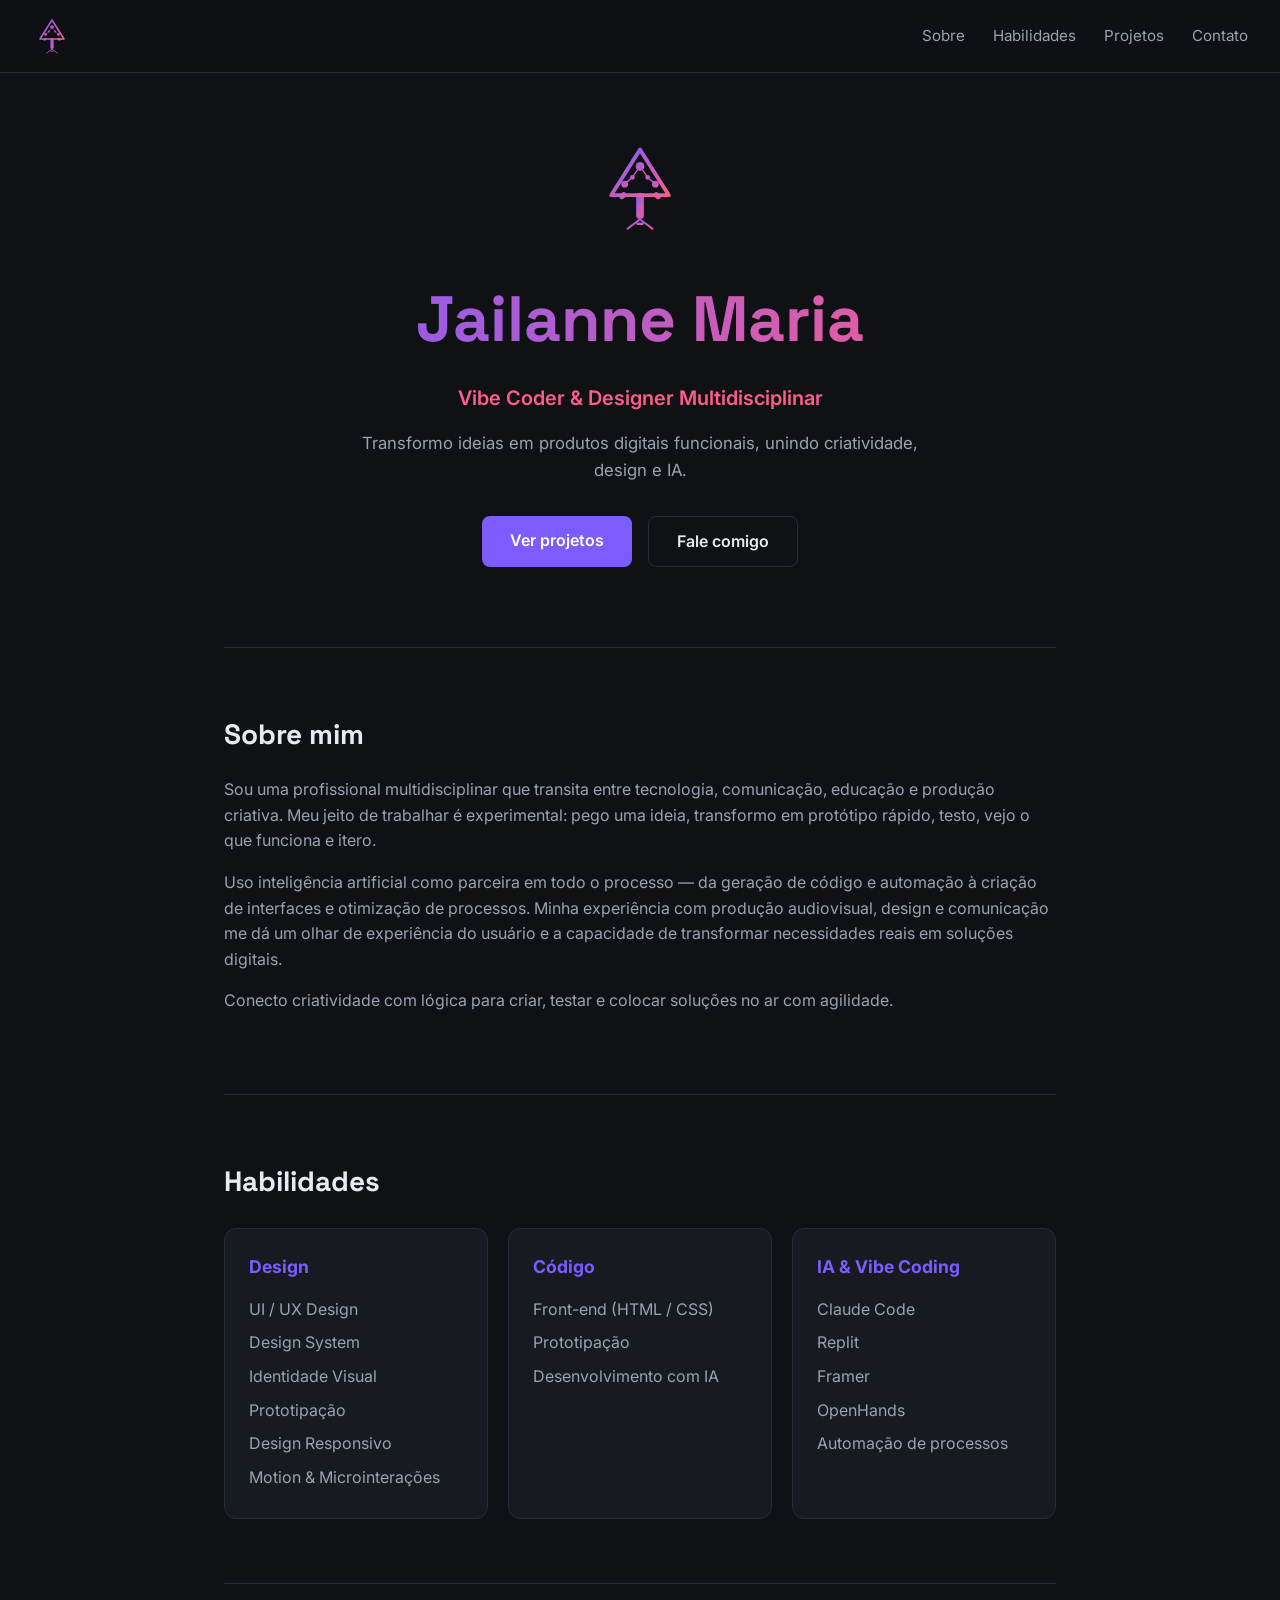
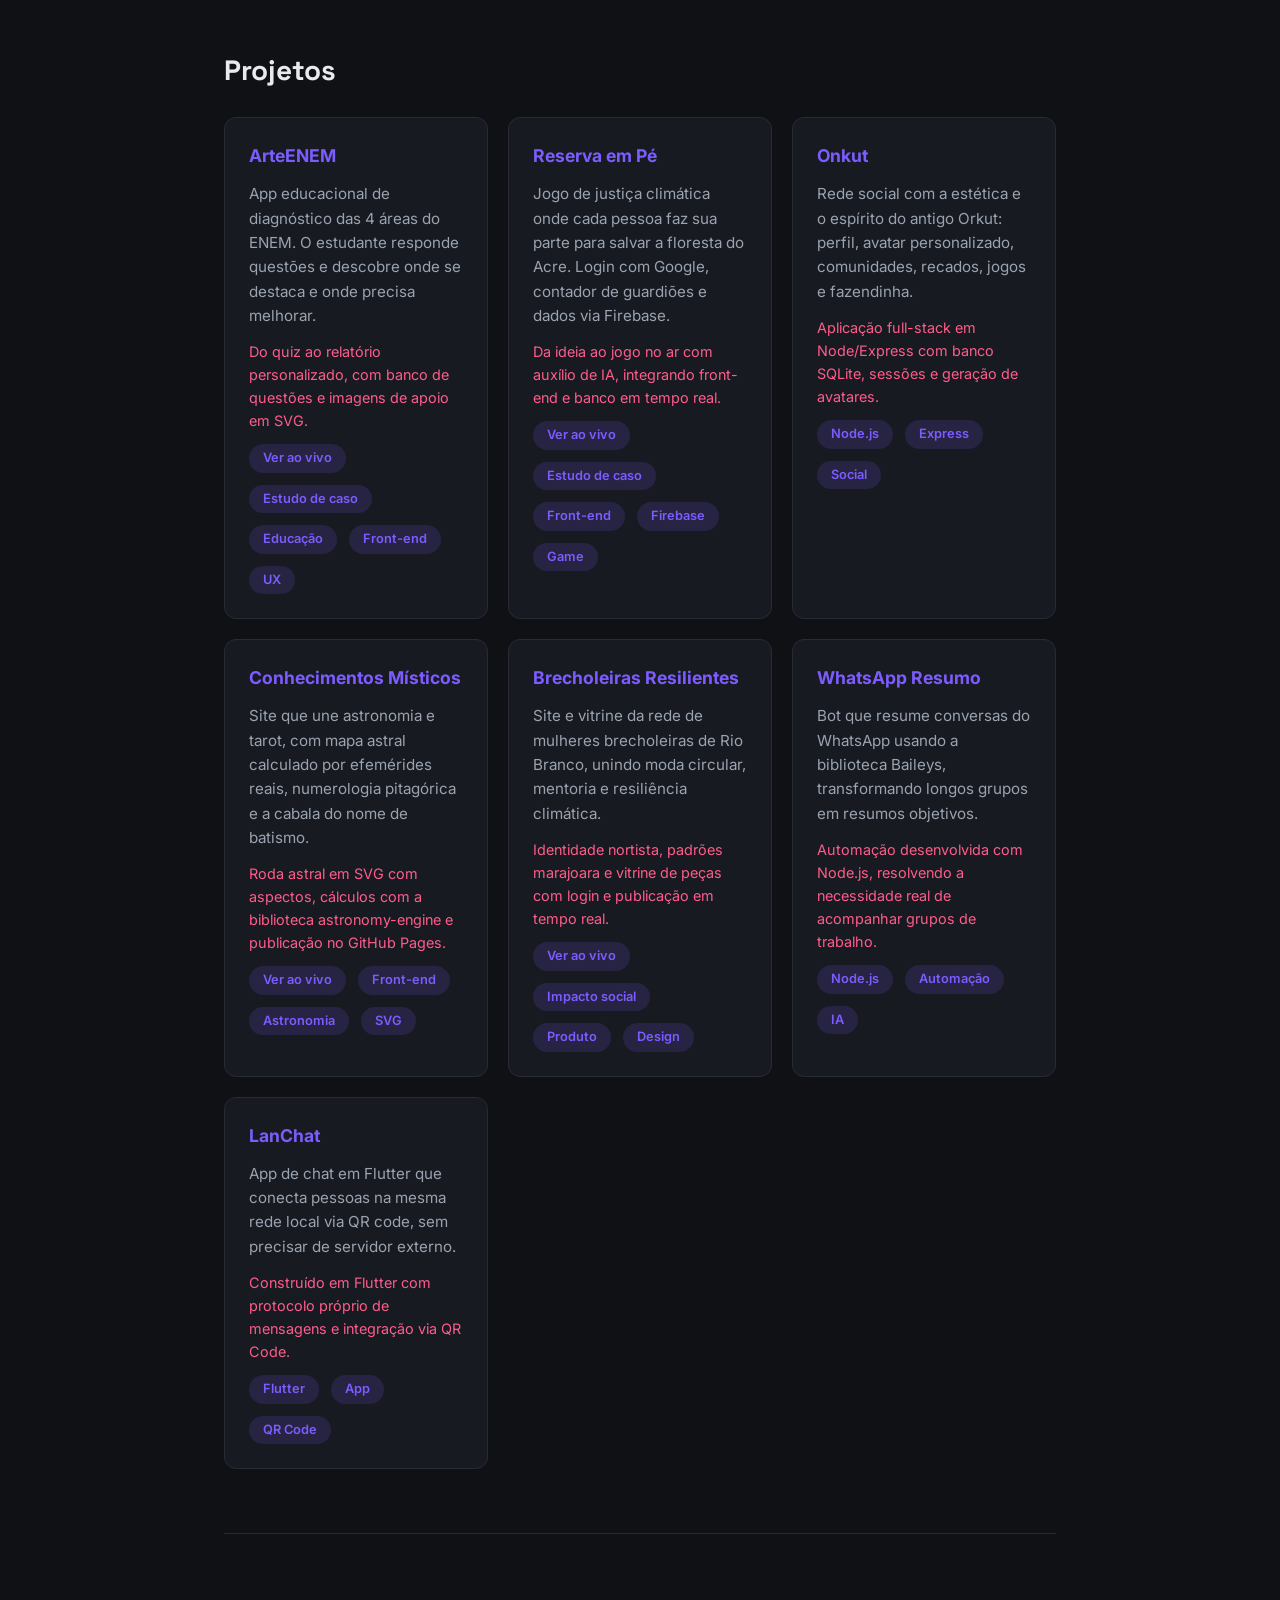
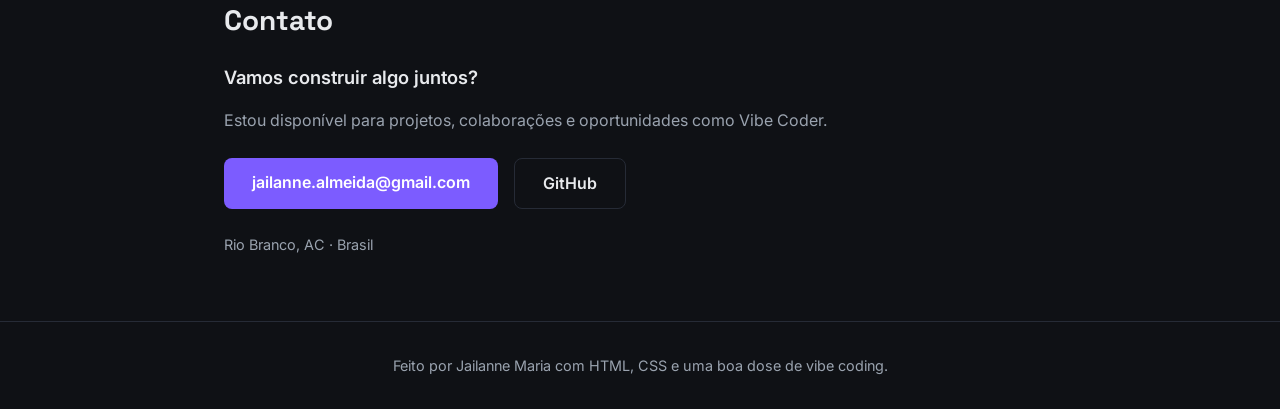
==== commit 918319fb: "Reorganiza projetos na ordem definida e adiciona Onkut" ====
--- a/index.html
+++ b/index.html
@@ -101,15 +101,6 @@
           <span class="tag">UX</span>
         </div>
         <div class="card project">
-          <h3>Conhecimentos Místicos</h3>
-          <p class="project-desc">Site que une astronomia e tarot, com mapa astral calculado por efemérides reais, numerologia pitagórica e a cabala do nome de batismo.</p>
-          <p class="project-process">Roda astral em SVG com aspectos, cálculos com a biblioteca astronomy-engine e publicação no GitHub Pages.</p>
-          <a class="tag tag-link" href="https://jailanne-maria.github.io/conhecimentos-misticos/" target="_blank" rel="noopener">Ver ao vivo</a>
-          <span class="tag">Front-end</span>
-          <span class="tag">Astronomia</span>
-          <span class="tag">SVG</span>
-        </div>
-        <div class="card project">
           <h3>Reserva em Pé</h3>
           <p class="project-desc">Jogo de justiça climática onde cada pessoa faz sua parte para salvar a floresta do Acre. Login com Google, contador de guardiões e dados via Firebase.</p>
           <p class="project-process">Da ideia ao jogo no ar com auxílio de IA, integrando front-end e banco em tempo real.</p>
@@ -120,21 +111,38 @@
           <span class="tag">Game</span>
         </div>
         <div class="card project">
+          <h3>Onkut</h3>
+          <p class="project-desc">Rede social com a estética e o espírito do antigo Orkut: perfil, avatar personalizado, comunidades, recados, jogos e fazendinha.</p>
+          <p class="project-process">Aplicação full-stack em Node/Express com banco SQLite, sessões e geração de avatares.</p>
+          <span class="tag">Node.js</span>
+          <span class="tag">Express</span>
+          <span class="tag">Social</span>
+        </div>
+        <div class="card project">
+          <h3>Conhecimentos Místicos</h3>
+          <p class="project-desc">Site que une astronomia e tarot, com mapa astral calculado por efemérides reais, numerologia pitagórica e a cabala do nome de batismo.</p>
+          <p class="project-process">Roda astral em SVG com aspectos, cálculos com a biblioteca astronomy-engine e publicação no GitHub Pages.</p>
+          <a class="tag tag-link" href="https://jailanne-maria.github.io/conhecimentos-misticos/" target="_blank" rel="noopener">Ver ao vivo</a>
+          <span class="tag">Front-end</span>
+          <span class="tag">Astronomia</span>
+          <span class="tag">SVG</span>
+        </div>
+        <div class="card project">
+          <h3>Brecholeiras Resilientes</h3>
+          <p class="project-desc">Site e vitrine da rede de mulheres brecholeiras de Rio Branco, unindo moda circular, mentoria e resiliência climática.</p>
+          <p class="project-process">Identidade nortista, padrões marajoara e vitrine de peças com login e publicação em tempo real.</p>
+          <a class="tag tag-link" href="https://jailanne-maria.github.io/brecholeiras/" target="_blank" rel="noopener">Ver ao vivo</a>
+          <span class="tag">Impacto social</span>
+          <span class="tag">Produto</span>
+          <span class="tag">Design</span>
+        </div>
+        <div class="card project">
           <h3>WhatsApp Resumo</h3>
           <p class="project-desc">Bot que resume conversas do WhatsApp usando a biblioteca Baileys, transformando longos grupos em resumos objetivos.</p>
           <p class="project-process">Automação desenvolvida com Node.js, resolvendo a necessidade real de acompanhar grupos de trabalho.</p>
           <span class="tag">Node.js</span>
           <span class="tag">Automação</span>
           <span class="tag">IA</span>
-        </div>
-        <div class="card project">
-          <h3>Brecholeiras Resilientes</h3>
-          <p class="project-desc">Proposta de plataforma digital e mentoria para fortalecer a rede de mulheres brecholeiras de Rio Branco frente às mudanças climáticas.</p>
-          <p class="project-process">União de design social, economia circular e tecnologia para autonomia de 200 mulheres.</p>
-          <a class="tag tag-link" href="https://jailanne-maria.github.io/brecholeiras/" target="_blank" rel="noopener">Ver ao vivo</a>
-          <span class="tag">Impacto social</span>
-          <span class="tag">Produto</span>
-          <span class="tag">Design</span>
         </div>
         <div class="card project">
           <h3>LanChat</h3>
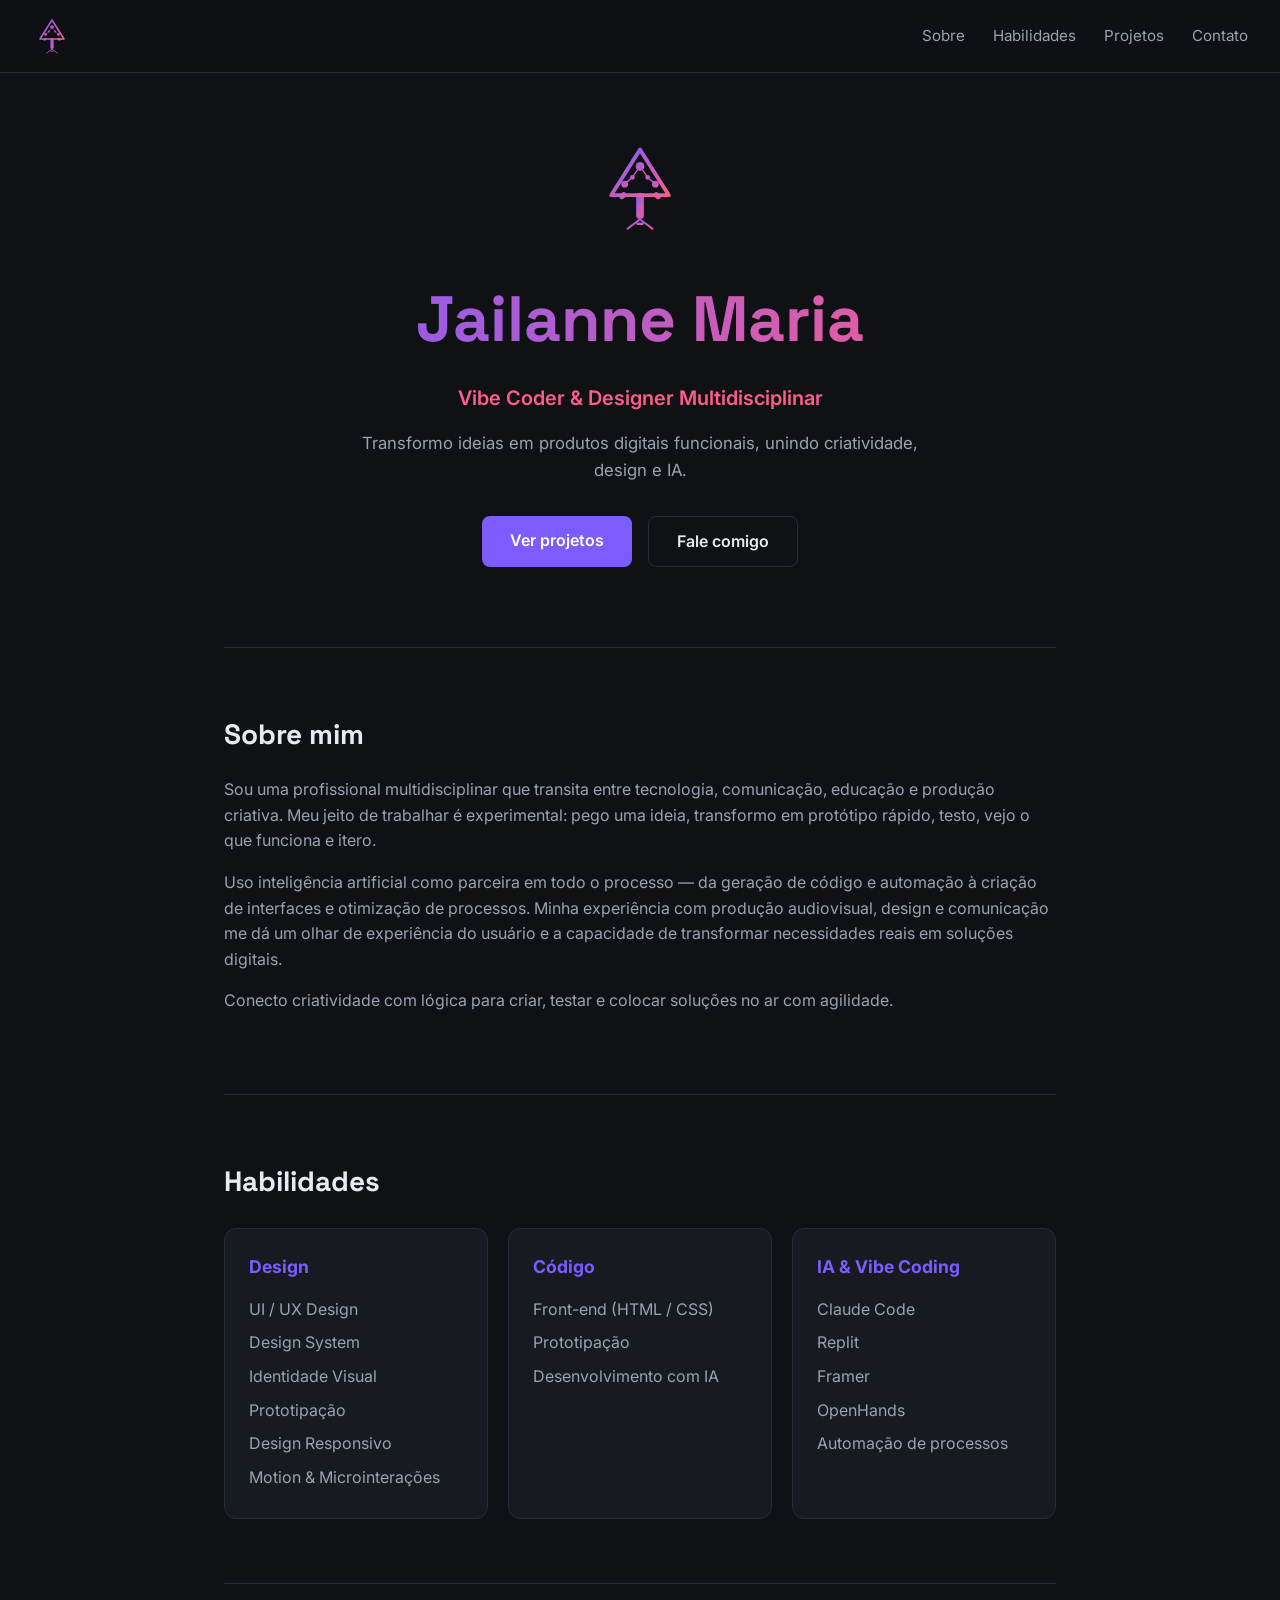
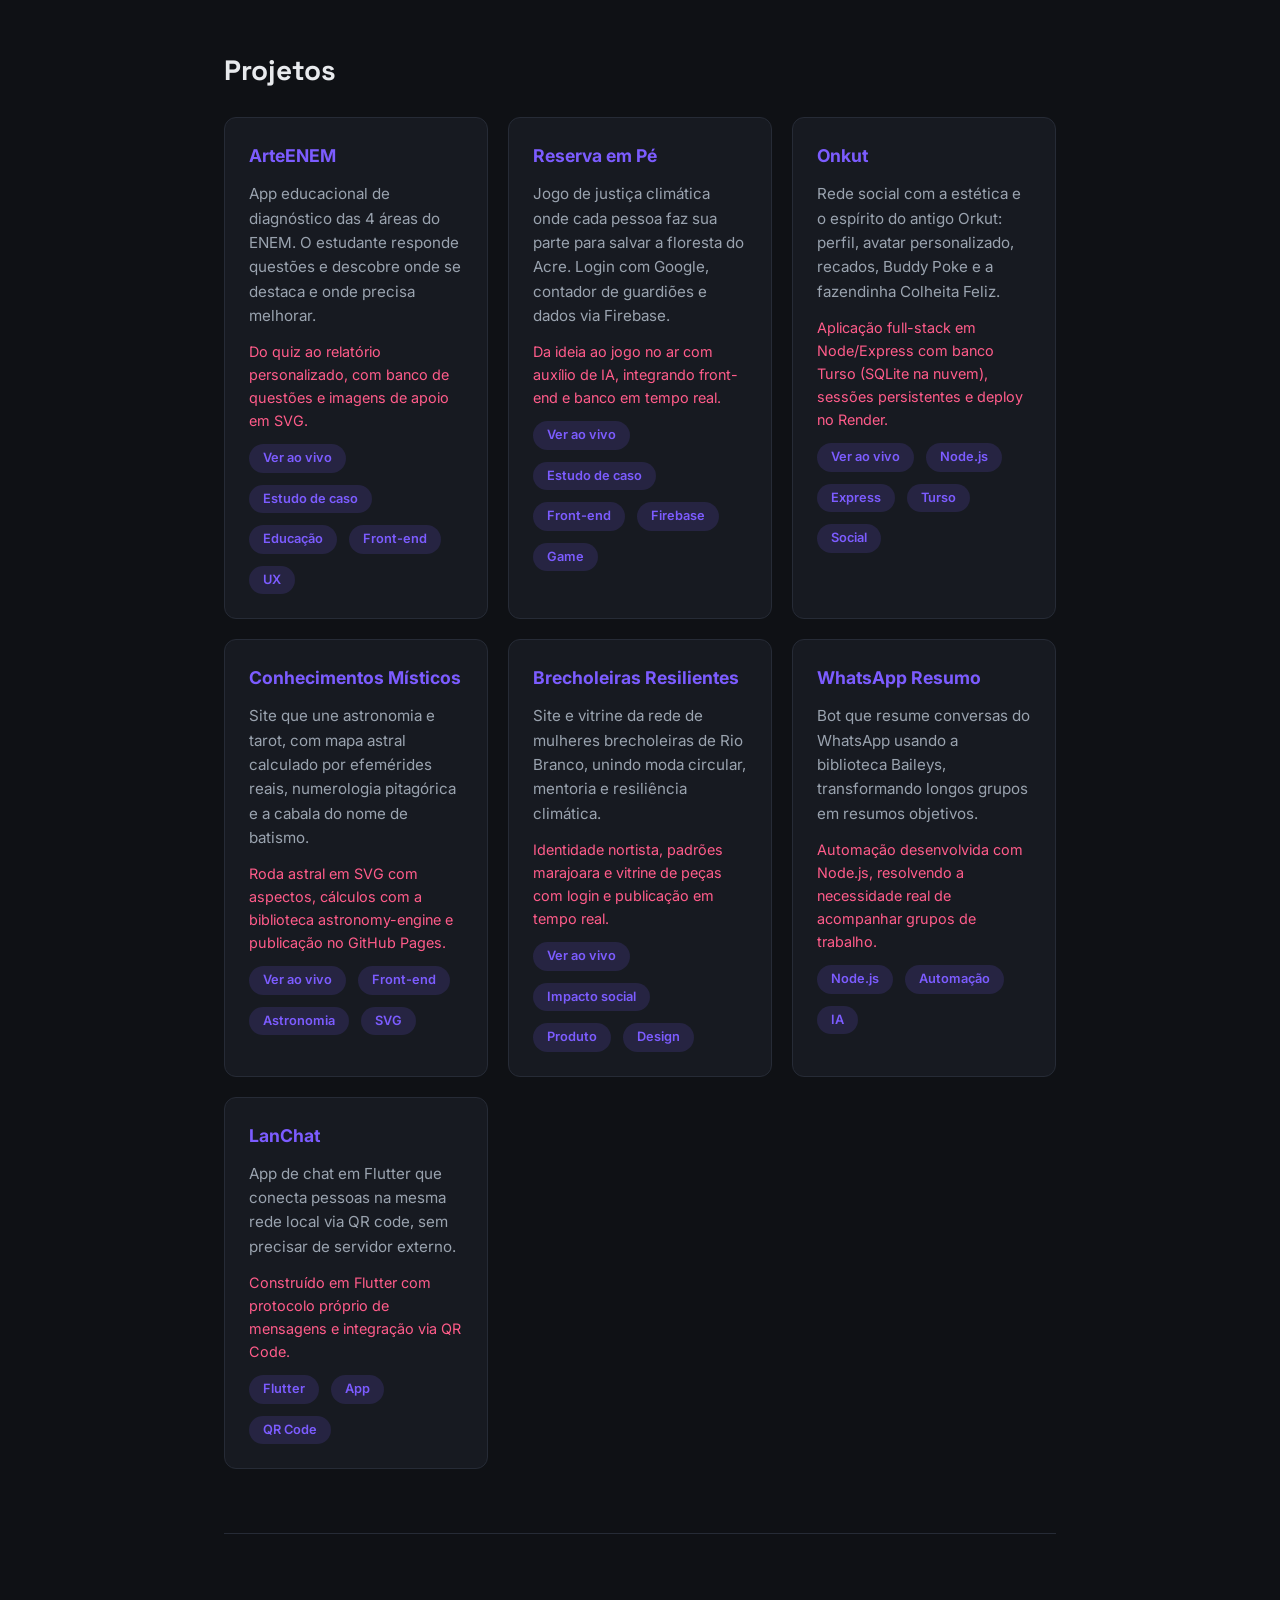
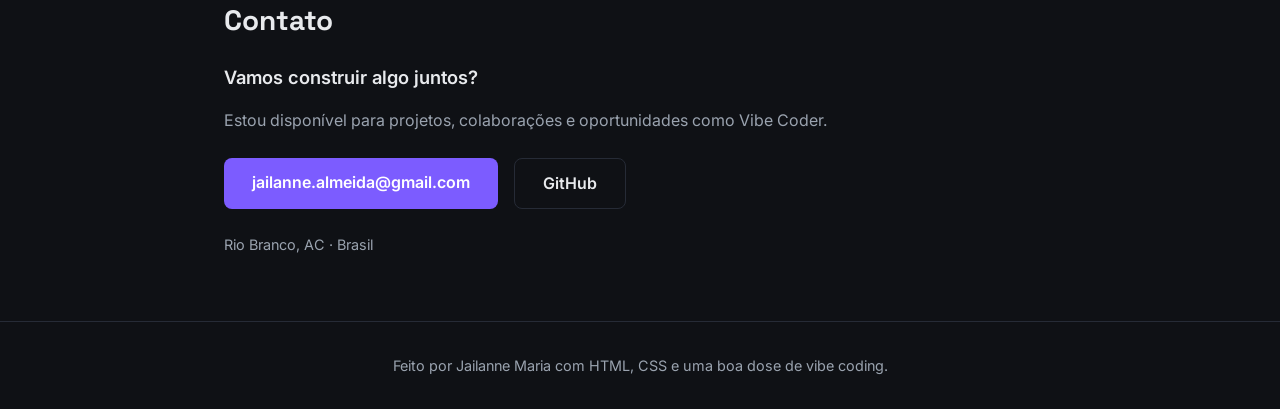
==== commit 4cbd425b: "Onkut: adiciona link ao vivo e atualiza tecnologias (Turso/Render)" ====
--- a/index.html
+++ b/index.html
@@ -112,10 +112,12 @@
         </div>
         <div class="card project">
           <h3>Onkut</h3>
-          <p class="project-desc">Rede social com a estética e o espírito do antigo Orkut: perfil, avatar personalizado, comunidades, recados, jogos e fazendinha.</p>
-          <p class="project-process">Aplicação full-stack em Node/Express com banco SQLite, sessões e geração de avatares.</p>
+          <p class="project-desc">Rede social com a estética e o espírito do antigo Orkut: perfil, avatar personalizado, recados, Buddy Poke e a fazendinha Colheita Feliz.</p>
+          <p class="project-process">Aplicação full-stack em Node/Express com banco Turso (SQLite na nuvem), sessões persistentes e deploy no Render.</p>
+          <a class="tag tag-link" href="https://onkut.onrender.com" target="_blank" rel="noopener">Ver ao vivo</a>
           <span class="tag">Node.js</span>
           <span class="tag">Express</span>
+          <span class="tag">Turso</span>
           <span class="tag">Social</span>
         </div>
         <div class="card project">
